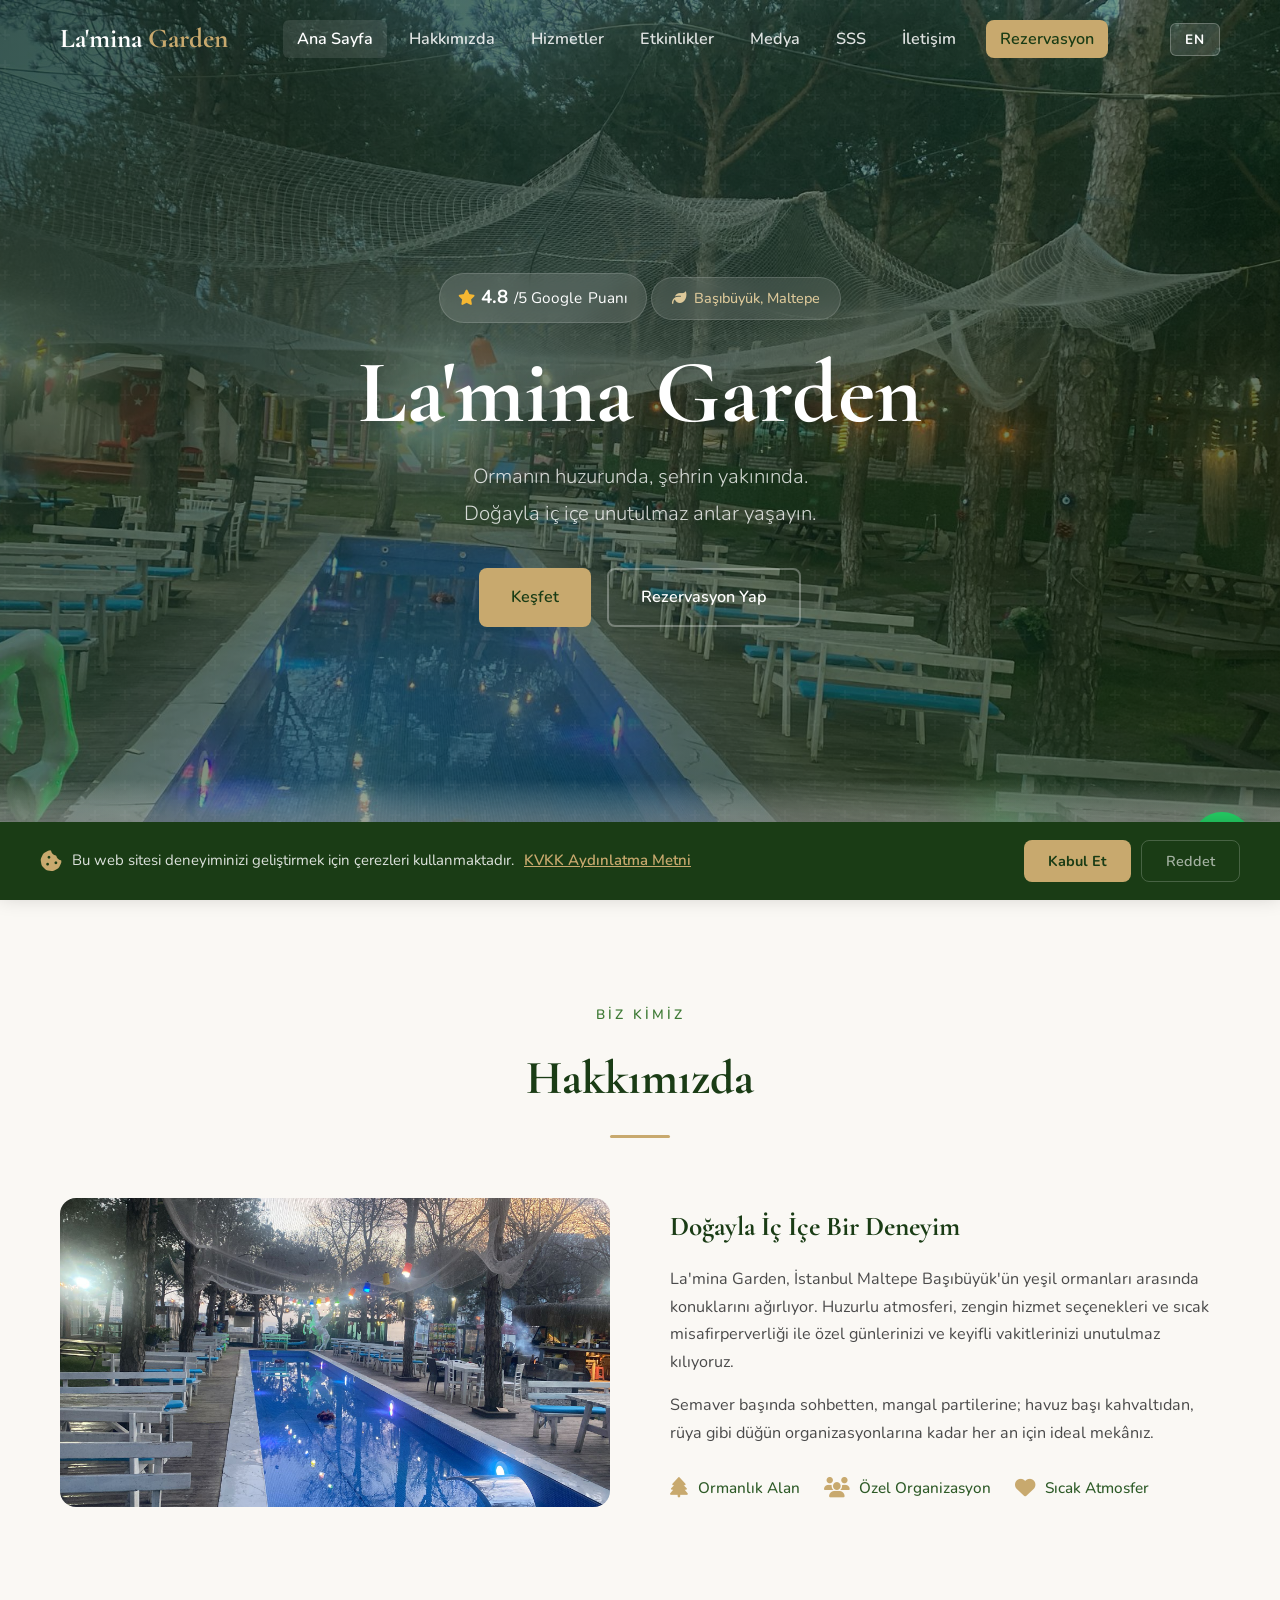
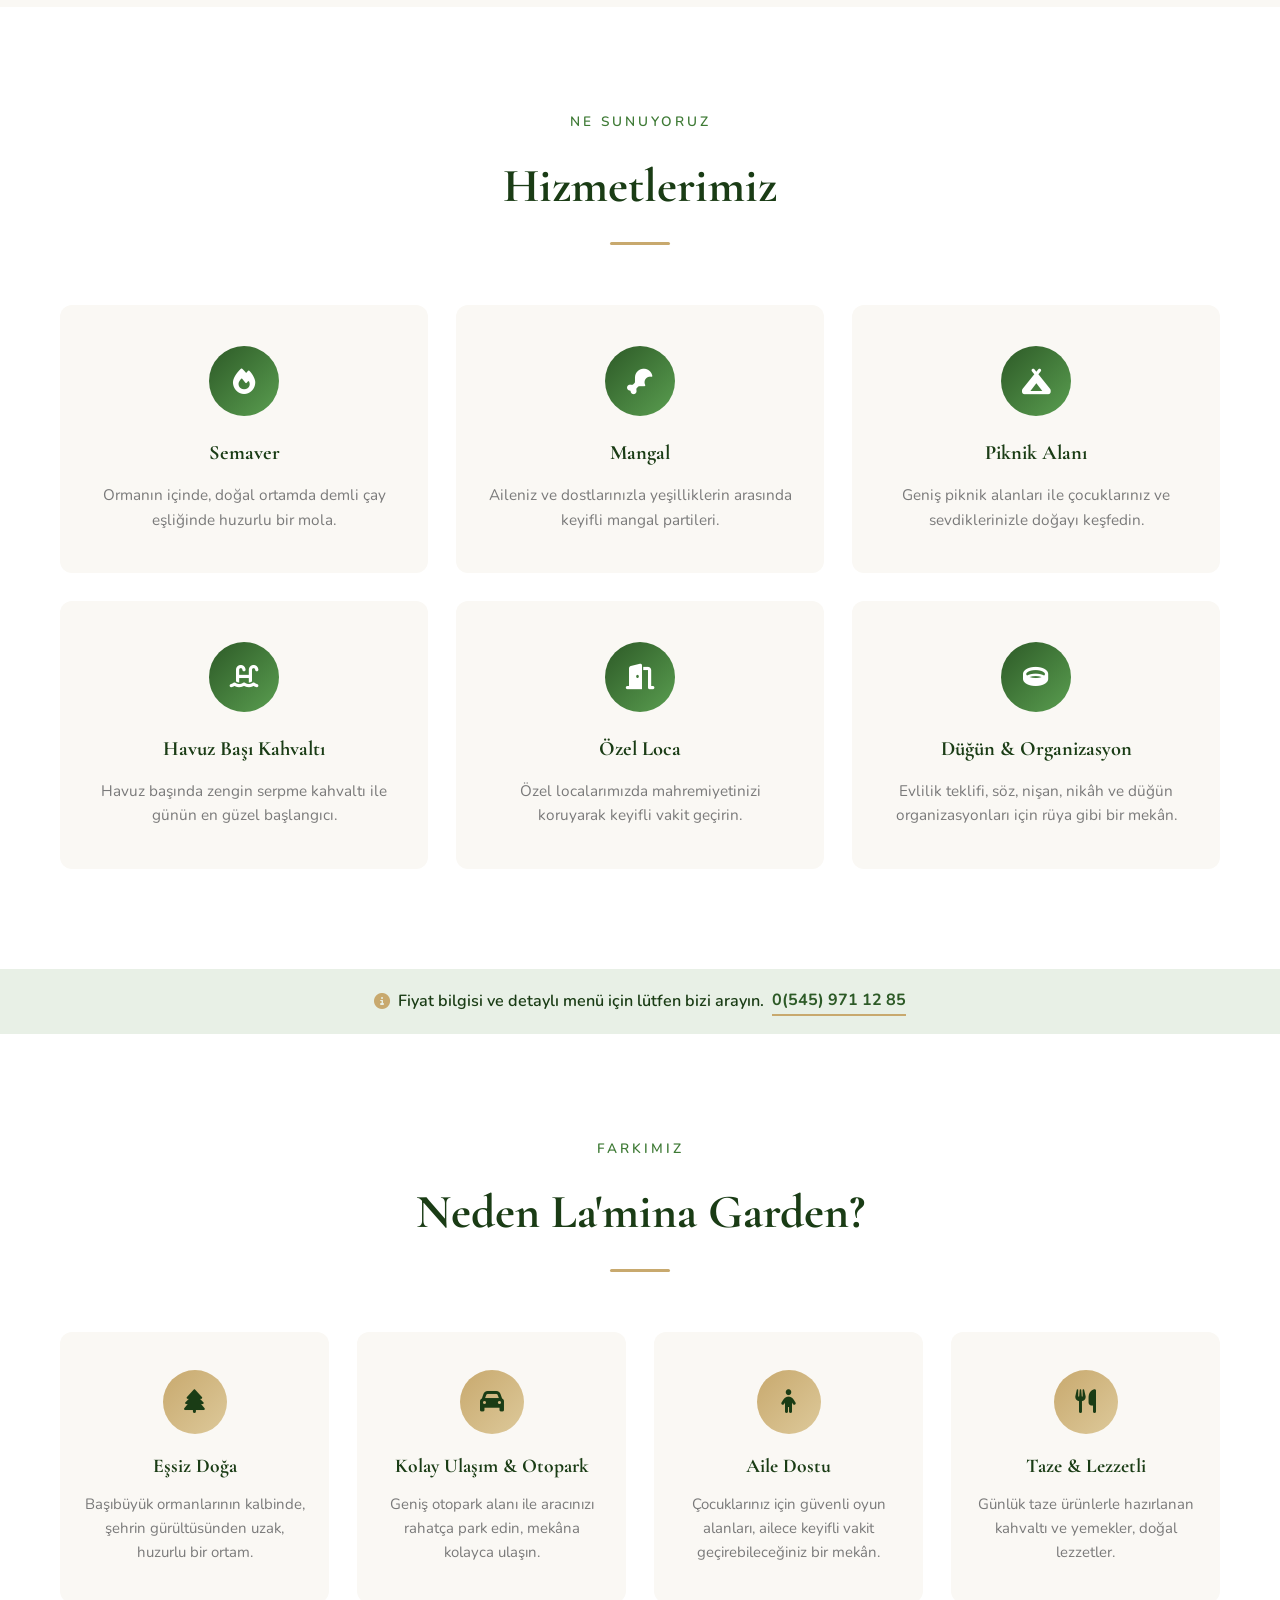
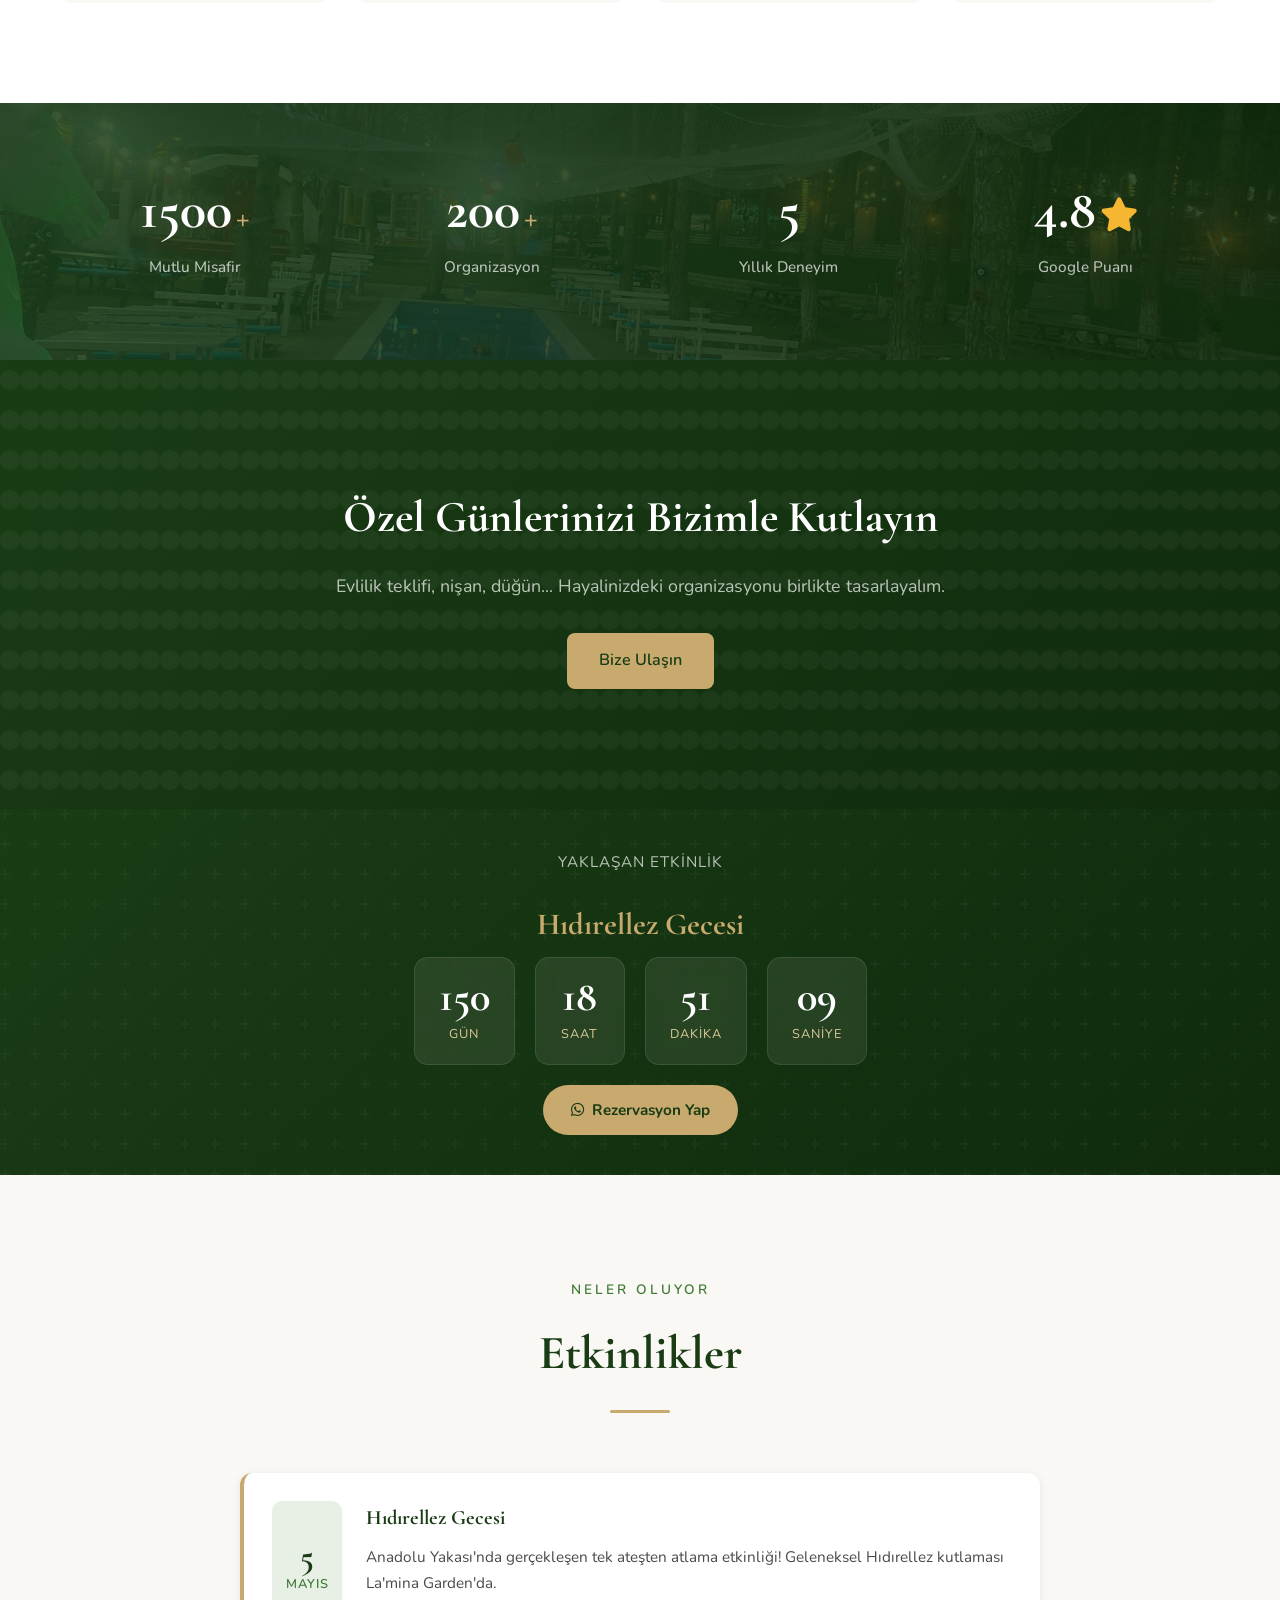
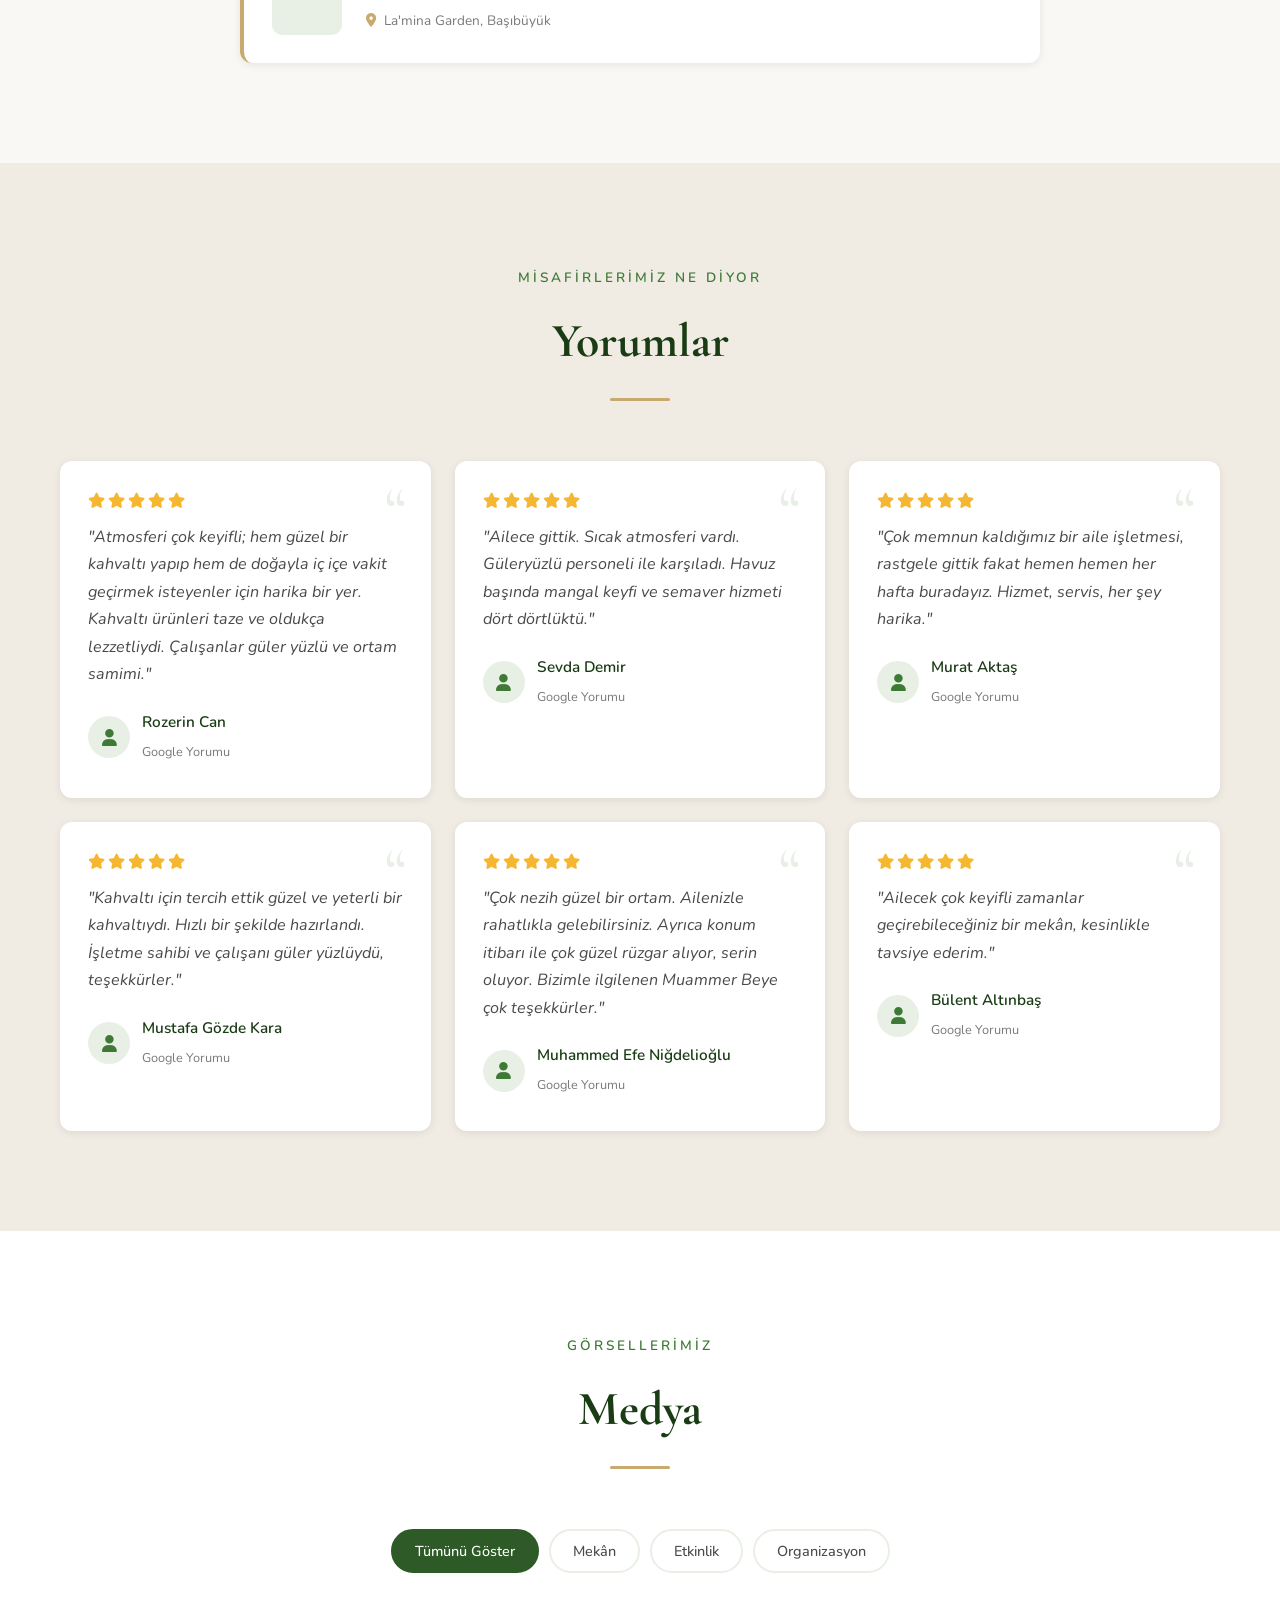
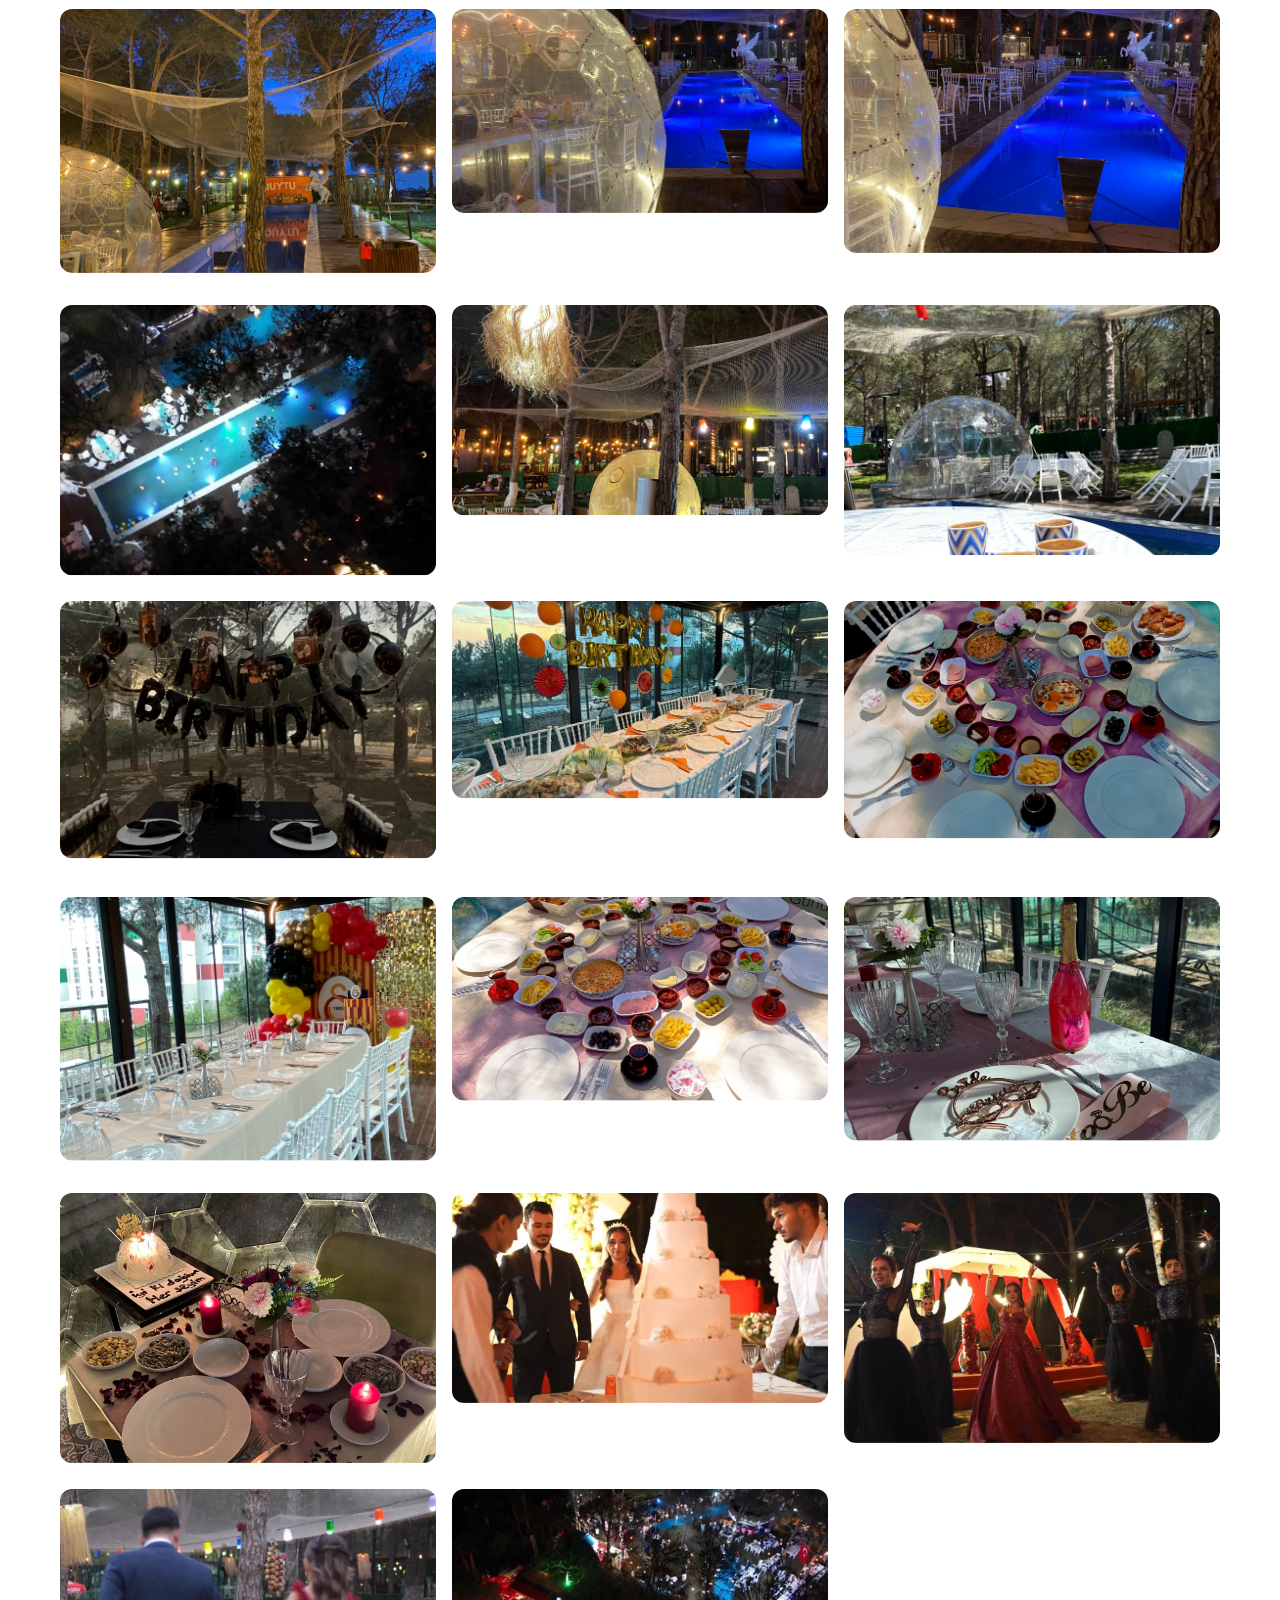
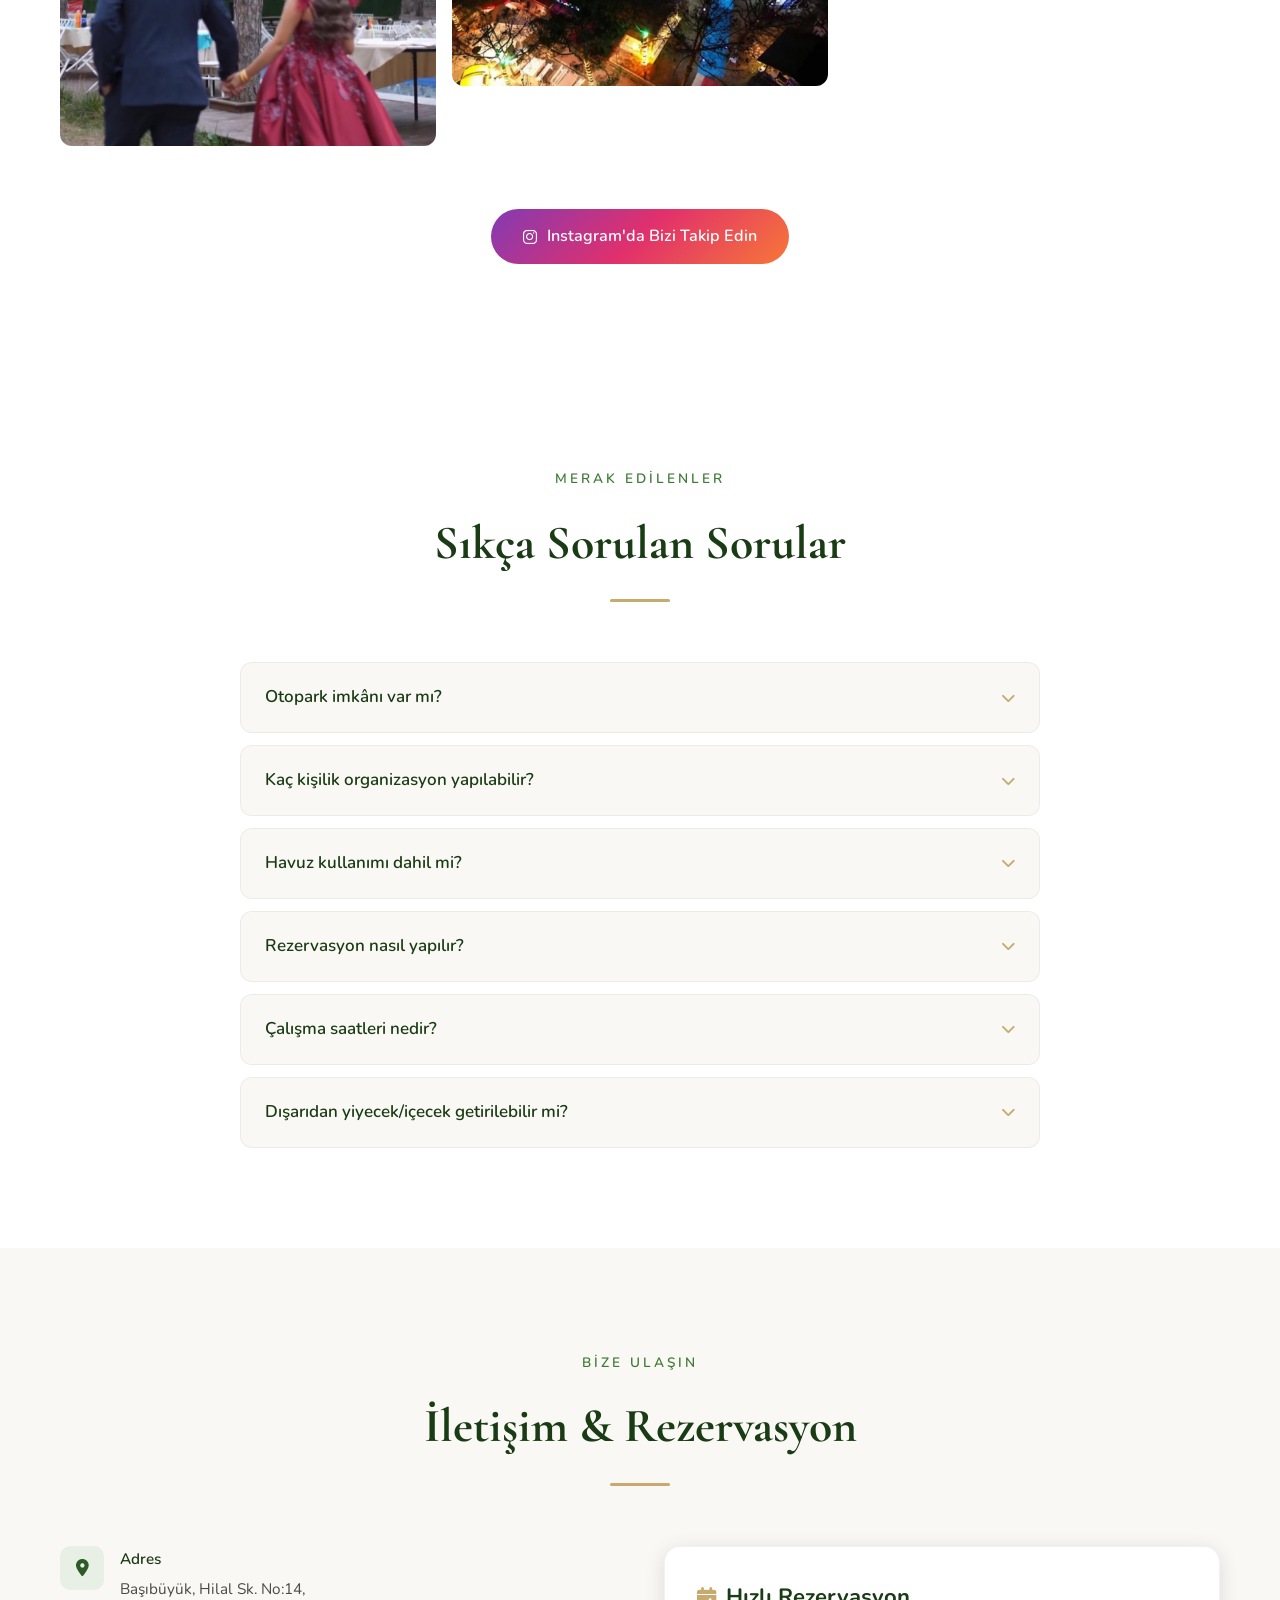
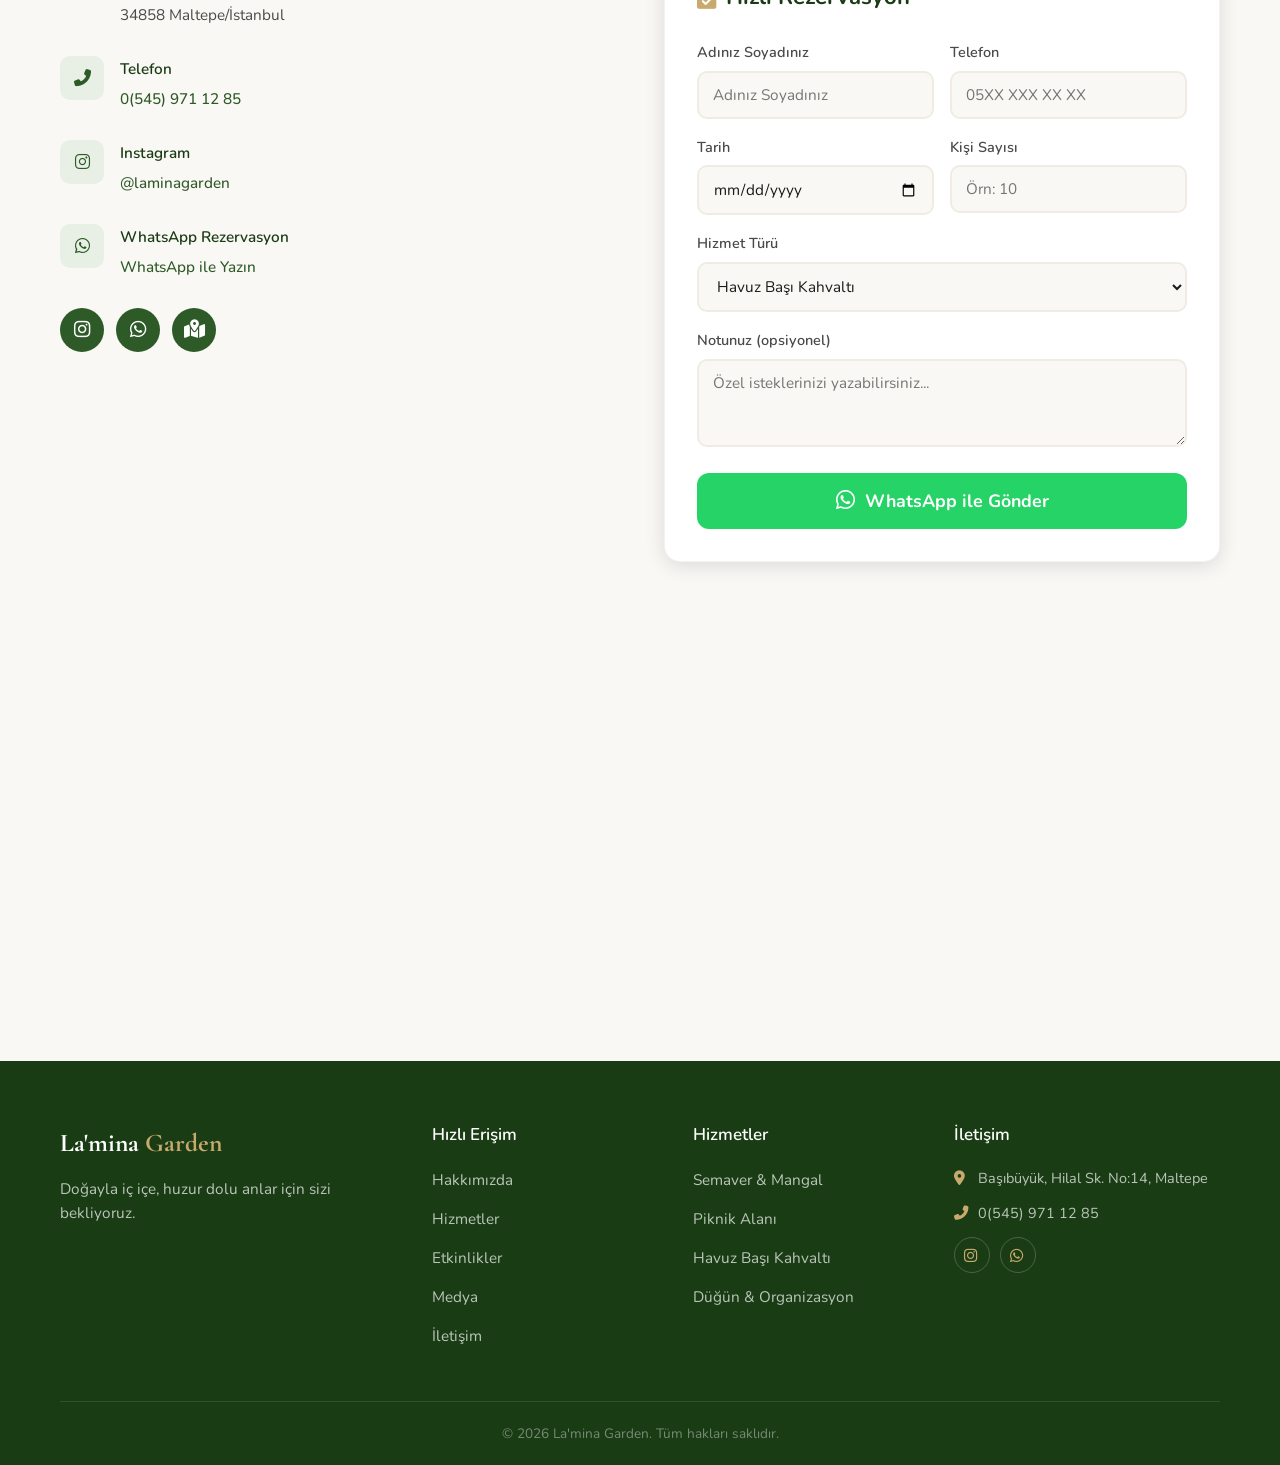
==== index.html @ 5664cb40 "La'mina Garden - ilk versiyon yayına hazır PWA, rezervasyon formu, Firebase, galeri, countdown, dark" ====
<!DOCTYPE html>
<html lang="tr">
<head>
    <meta charset="UTF-8">
    <meta name="viewport" content="width=device-width, initial-scale=1.0">
    <!-- Google Analytics (GA4) - Tracking ID'yi kendi hesabınızla değiştirin -->
    <script async src="https://www.googletagmanager.com/gtag/js?id=G-XXXXXXXXXX"></script>
    <script>
        window.dataLayer = window.dataLayer || [];
        function gtag(){dataLayer.push(arguments);}
        gtag('js', new Date());
        gtag('config', 'G-XXXXXXXXXX');
    </script>
    <meta name="description" content="La'mina Garden - Başıbüyük'ün kalbinde doğayla iç içe semaver, mangal, piknik, havuz başı kahvaltı, özel loca ve organizasyon hizmetleri.">
    <meta name="keywords" content="La'mina Garden, Maltepe, Başıbüyük, semaver, mangal, piknik, havuz başı kahvaltı, düğün, nişan, kır düğünü, İstanbul">
    <title>La'mina Garden | Doğanın Kalbinde</title>
    <!-- PWA -->
    <link rel="manifest" href="manifest.json">
    <meta name="theme-color" content="#2d5a27">
    <meta name="mobile-web-app-capable" content="yes">
    <meta name="apple-mobile-web-app-capable" content="yes">
    <meta name="apple-mobile-web-app-status-bar-style" content="black-translucent">
    <meta name="apple-mobile-web-app-title" content="La'mina Garden">
    <!-- Favicon -->
    <link rel="icon" type="image/jpeg" href="img/favicon.jpg">
    <link rel="apple-touch-icon" href="img/favicon.jpg">
    <!-- Open Graph -->
    <meta property="og:title" content="La'mina Garden | Doğanın Kalbinde">
    <meta property="og:description" content="Başıbüyük'ün kalbinde doğayla iç içe semaver, mangal, piknik, havuz başı kahvaltı, özel loca ve organizasyon hizmetleri.">
    <meta property="og:image" content="https://laminagarden.net/img/hero-bg.jpeg">
    <meta property="og:url" content="https://laminagarden.net">
    <meta property="og:type" content="website">
    <meta property="og:locale" content="tr_TR">
    <!-- Twitter Card -->
    <meta name="twitter:card" content="summary_large_image">
    <meta name="twitter:title" content="La'mina Garden | Doğanın Kalbinde">
    <meta name="twitter:description" content="Başıbüyük'ün kalbinde doğayla iç içe semaver, mangal, piknik, havuz başı kahvaltı ve organizasyon hizmetleri.">
    <meta name="twitter:image" content="https://laminagarden.net/img/hero-bg.jpeg">
    <!-- Schema Markup (Google Rich Results) -->
    <script type="application/ld+json">
    {
        "@context": "https://schema.org",
        "@type": "Restaurant",
        "name": "La'mina Garden",
        "description": "Başıbüyük'ün kalbinde doğayla iç içe semaver, mangal, piknik, havuz başı kahvaltı, özel loca ve organizasyon hizmetleri.",
        "image": "img/hero-bg.jpeg",
        "url": "https://laminagarden.net",
        "telephone": "+905459711285",
        "address": {
            "@type": "PostalAddress",
            "streetAddress": "Hilal Sk. No:14",
            "addressLocality": "Maltepe",
            "addressRegion": "İstanbul",
            "postalCode": "34858",
            "addressCountry": "TR"
        },
        "geo": {
            "@type": "GeoCoordinates",
            "latitude": 40.9529,
            "longitude": 29.1713
        },
        "openingHoursSpecification": {
            "@type": "OpeningHoursSpecification",
            "dayOfWeek": ["Monday","Tuesday","Wednesday","Thursday","Friday","Saturday","Sunday"],
            "opens": "09:00",
            "closes": "23:30"
        },
        "servesCuisine": ["Türk Mutfağı", "Kahvaltı", "Mangal"],
        "priceRange": "$$",
        "aggregateRating": {
            "@type": "AggregateRating",
            "ratingValue": "4.5",
            "reviewCount": "23",
            "bestRating": "5"
        },
        "sameAs": [
            "https://www.instagram.com/laminagarden/"
        ],
        "hasMap": "https://maps.app.goo.gl/1qPLtyxkMq8csjUG6",
        "amenityFeature": [
            {"@type": "LocationFeatureSpecification", "name": "Otopark", "value": true},
            {"@type": "LocationFeatureSpecification", "name": "Havuz", "value": true},
            {"@type": "LocationFeatureSpecification", "name": "Açık Alan", "value": true}
        ]
    }
    </script>
    <!-- Fonts & Icons -->
    <link rel="preconnect" href="https://fonts.googleapis.com">
    <link href="https://fonts.googleapis.com/css2?family=Cormorant+Garamond:wght@400;500;600;700&family=Nunito:wght@300;400;500;600;700&display=swap" rel="stylesheet">
    <link rel="stylesheet" href="https://cdnjs.cloudflare.com/ajax/libs/font-awesome/6.5.0/css/all.min.css">
    <link rel="stylesheet" href="css/style.css">
</head>
<body>

    <!-- ===================== INTRO CURTAIN ===================== -->
    <div id="intro-overlay" class="intro-overlay">
        <div class="curtain curtain-top"></div>
        <div class="curtain curtain-bottom"></div>
        <div class="intro-content">
            <span class="intro-leaf"><i class="fas fa-leaf"></i></span>
            <h1 class="intro-title">La'mina Garden</h1>
            <p class="intro-subtitle">Doğanın Kalbinde</p>
        </div>
    </div>

    <!-- ===================== NAVBAR ===================== -->
    <nav id="navbar" class="navbar">
        <div class="nav-container">
            <a href="#hero" class="nav-logo">La'mina <span>Garden</span></a>
            <button class="nav-toggle" id="navToggle" aria-label="Menü">
                <span></span><span></span><span></span>
            </button>
            <ul class="nav-menu" id="navMenu">
                <li><a href="#hero" class="nav-link active" data-tr="Ana Sayfa" data-en="Home">Ana Sayfa</a></li>
                <li><a href="#about" class="nav-link" data-tr="Hakkımızda" data-en="About">Hakkımızda</a></li>
                <li><a href="#services" class="nav-link" data-tr="Hizmetler" data-en="Services">Hizmetler</a></li>
                <li><a href="#events" class="nav-link" data-tr="Etkinlikler" data-en="Events">Etkinlikler</a></li>
                <li><a href="#gallery" class="nav-link" data-tr="Medya" data-en="Gallery">Medya</a></li>
                <li><a href="#faq" class="nav-link" data-tr="SSS" data-en="FAQ">SSS</a></li>
                <li><a href="#contact" class="nav-link" data-tr="İletişim" data-en="Contact">İletişim</a></li>
                <li><a href="https://wa.me/905459711285?text=Merhaba,%20rezervasyon%20yapmak%20istiyorum." target="_blank" rel="noopener" class="nav-link nav-cta" data-tr="Rezervasyon" data-en="Book Now">Rezervasyon</a></li>
            </ul>
            <button class="lang-toggle" id="langToggle" title="Switch to English">
                <span class="lang-flag">EN</span>
            </button>
        </div>
    </nav>

    <!-- ===================== HERO ===================== -->
    <section id="hero" class="hero">
        <div class="hero-bg"></div>
        <div class="hero-overlay"></div>
        <div class="hero-content">
            <div class="hero-google-badge" data-animate>
                <i class="fas fa-star" style="color:#f5b731;"></i> <strong>4.8</strong>/5 Google <span data-tr="Puanı" data-en="Rating">Puanı</span>
            </div>
            <span class="hero-badge"><i class="fas fa-leaf"></i> Başıbüyük, Maltepe</span>
            <h1>La'mina Garden</h1>
            <p class="hero-desc" data-tr="Ormanın huzurunda, şehrin yakınında.<br>Doğayla iç içe unutulmaz anlar yaşayın." data-en="In the serenity of the forest, close to the city.<br>Experience unforgettable moments surrounded by nature.">Ormanın huzurunda, şehrin yakınında.<br>Doğayla iç içe unutulmaz anlar yaşayın.</p>
            <div class="hero-buttons">
                <a href="#services" class="btn btn-primary" data-tr="Keşfet" data-en="Explore">Keşfet</a>
                <a href="https://wa.me/905459711285?text=Merhaba,%20rezervasyon%20yapmak%20istiyorum." target="_blank" rel="noopener" class="btn btn-outline" data-tr="Rezervasyon Yap" data-en="Book Now">Rezervasyon Yap</a>
            </div>
        </div>
        <div class="hero-scroll">
            <a href="#about"><i class="fas fa-chevron-down"></i></a>
        </div>
    </section>

    <!-- ===================== CAMPAIGN BANNER ===================== -->
    <div class="campaign-banner" id="campaignBanner" style="display:none;">
        <div class="container">
            <div class="campaign-content">
                <span class="campaign-icon"><i class="fas fa-bullhorn"></i></span>
                <p id="campaignText"></p>
                <a href="https://wa.me/905459711285?text=Merhaba,%20kampanya%20hakkında%20bilgi%20almak%20istiyorum." target="_blank" rel="noopener" class="campaign-btn" data-tr="Bilgi Al" data-en="Learn More">Bilgi Al</a>
            </div>
        </div>
    </div>

    <!-- ===================== ABOUT ===================== -->
    <section id="about" class="section about">
        <div class="container">
            <div class="section-header" data-animate>
                <span class="section-tag" data-tr="Biz Kimiz" data-en="Who We Are">Biz Kimiz</span>
                <h2 data-tr="Hakkımızda" data-en="About Us">Hakkımızda</h2>
                <div class="section-line"></div>
            </div>
            <div class="about-grid">
                <div class="about-image" data-animate>
                    <div class="img-loading-wrapper">
                        <img src="img/mekan.jpeg" alt="La'mina Garden Mekân" style="width:100%; height:100%; object-fit:cover; border-radius:16px;" loading="lazy">
                    </div>
                </div>
                <div class="about-text" data-animate>
                    <h3>Doğayla İç İçe Bir Deneyim</h3>
                    <p>La'mina Garden, İstanbul Maltepe Başıbüyük'ün yeşil ormanları arasında konuklarını ağırlıyor. Huzurlu atmosferi, zengin hizmet seçenekleri ve sıcak misafirperverliği ile özel günlerinizi ve keyifli vakitlerinizi unutulmaz kılıyoruz.</p>
                    <p>Semaver başında sohbetten, mangal partilerine; havuz başı kahvaltıdan, rüya gibi düğün organizasyonlarına kadar her an için ideal mekânız.</p>
                    <div class="about-features">
                        <div class="about-feature">
                            <i class="fas fa-tree"></i>
                            <span>Ormanlık Alan</span>
                        </div>
                        <div class="about-feature">
                            <i class="fas fa-users"></i>
                            <span>Özel Organizasyon</span>
                        </div>
                        <div class="about-feature">
                            <i class="fas fa-heart"></i>
                            <span>Sıcak Atmosfer</span>
                        </div>
                    </div>
                </div>
            </div>
        </div>
    </section>

    <!-- ===================== SERVICES ===================== -->
    <section id="services" class="section services">
        <div class="container">
            <div class="section-header" data-animate>
                <span class="section-tag">Ne Sunuyoruz</span>
                <h2>Hizmetlerimiz</h2>
                <div class="section-line"></div>
            </div>
            <div class="services-grid">
                <div class="service-card" data-animate>
                    <div class="service-icon"><i class="fas fa-fire"></i></div>
                    <h3>Semaver</h3>
                    <p>Ormanın içinde, doğal ortamda demli çay eşliğinde huzurlu bir mola.</p>
                </div>
                <div class="service-card" data-animate>
                    <div class="service-icon"><i class="fas fa-drumstick-bite"></i></div>
                    <h3>Mangal</h3>
                    <p>Aileniz ve dostlarınızla yeşilliklerin arasında keyifli mangal partileri.</p>
                </div>
                <div class="service-card" data-animate>
                    <div class="service-icon"><i class="fas fa-campground"></i></div>
                    <h3>Piknik Alanı</h3>
                    <p>Geniş piknik alanları ile çocuklarınız ve sevdiklerinizle doğayı keşfedin.</p>
                </div>
                <div class="service-card" data-animate>
                    <div class="service-icon"><i class="fas fa-swimming-pool"></i></div>
                    <h3>Havuz Başı Kahvaltı</h3>
                    <p>Havuz başında zengin serpme kahvaltı ile günün en güzel başlangıcı.</p>
                </div>
                <div class="service-card" data-animate>
                    <div class="service-icon"><i class="fas fa-door-open"></i></div>
                    <h3>Özel Loca</h3>
                    <p>Özel localarımızda mahremiyetinizi koruyarak keyifli vakit geçirin.</p>
                </div>
                <div class="service-card" data-animate>
                    <div class="service-icon"><i class="fas fa-ring"></i></div>
                    <h3>Düğün & Organizasyon</h3>
                    <p>Evlilik teklifi, söz, nişan, nikâh ve düğün organizasyonları için rüya gibi bir mekân.</p>
                </div>
            </div>
        </div>
    </section>

    <!-- ===================== PRICE NOTE ===================== -->
    <div class="price-note" data-animate>
        <div class="container">
            <p><i class="fas fa-info-circle"></i> <span data-tr="Fiyat bilgisi ve detaylı menü için lütfen bizi arayın." data-en="Please call us for pricing and detailed menu information.">Fiyat bilgisi ve detaylı menü için lütfen bizi arayın.</span> <a href="tel:+905459711285">0(545) 971 12 85</a></p>
        </div>
    </div>

    <!-- ===================== WHY US ===================== -->
    <section id="whyus" class="section whyus">
        <div class="container">
            <div class="section-header" data-animate>
                <span class="section-tag" data-tr="Farkımız" data-en="Our Difference">Farkımız</span>
                <h2 data-tr="Neden La'mina Garden?" data-en="Why La'mina Garden?">Neden La'mina Garden?</h2>
                <div class="section-line"></div>
            </div>
            <div class="whyus-grid">
                <div class="whyus-card" data-animate>
                    <div class="whyus-icon"><i class="fas fa-tree"></i></div>
                    <h3 data-tr="Eşsiz Doğa" data-en="Unique Nature">Eşsiz Doğa</h3>
                    <p data-tr="Başıbüyük ormanlarının kalbinde, şehrin gürültüsünden uzak, huzurlu bir ortam." data-en="A peaceful setting in the heart of Başıbüyük forests, away from city noise.">Başıbüyük ormanlarının kalbinde, şehrin gürültüsünden uzak, huzurlu bir ortam.</p>
                </div>
                <div class="whyus-card" data-animate>
                    <div class="whyus-icon"><i class="fas fa-car"></i></div>
                    <h3 data-tr="Kolay Ulaşım & Otopark" data-en="Easy Access & Parking">Kolay Ulaşım & Otopark</h3>
                    <p data-tr="Geniş otopark alanı ile aracınızı rahatça park edin, mekâna kolayca ulaşın." data-en="Spacious parking area. Easily accessible by car.">Geniş otopark alanı ile aracınızı rahatça park edin, mekâna kolayca ulaşın.</p>
                </div>
                <div class="whyus-card" data-animate>
                    <div class="whyus-icon"><i class="fas fa-child"></i></div>
                    <h3 data-tr="Aile Dostu" data-en="Family Friendly">Aile Dostu</h3>
                    <p data-tr="Çocuklarınız için güvenli oyun alanları, ailece keyifli vakit geçirebileceğiniz bir mekân." data-en="Safe play areas for children, a place where the whole family can enjoy.">Çocuklarınız için güvenli oyun alanları, ailece keyifli vakit geçirebileceğiniz bir mekân.</p>
                </div>
                <div class="whyus-card" data-animate>
                    <div class="whyus-icon"><i class="fas fa-utensils"></i></div>
                    <h3 data-tr="Taze & Lezzetli" data-en="Fresh & Delicious">Taze & Lezzetli</h3>
                    <p data-tr="Günlük taze ürünlerle hazırlanan kahvaltı ve yemekler, doğal lezzetler." data-en="Breakfast and meals prepared with daily fresh products, natural flavors.">Günlük taze ürünlerle hazırlanan kahvaltı ve yemekler, doğal lezzetler.</p>
                </div>
            </div>
        </div>
    </section>

    <!-- ===================== COUNTER ===================== -->
    <section class="counter-section">
        <div class="counter-overlay"></div>
        <div class="container">
            <div class="counter-grid">
                <div class="counter-item" data-animate>
                    <div class="counter-number" data-target="1500">0</div>
                    <span>+</span>
                    <p data-tr="Mutlu Misafir" data-en="Happy Guests">Mutlu Misafir</p>
                </div>
                <div class="counter-item" data-animate>
                    <div class="counter-number" data-target="200">0</div>
                    <span>+</span>
                    <p data-tr="Organizasyon" data-en="Events Organized">Organizasyon</p>
                </div>
                <div class="counter-item" data-animate>
                    <div class="counter-number" data-target="5">0</div>
                    <span></span>
                    <p data-tr="Yıllık Deneyim" data-en="Years of Experience">Yıllık Deneyim</p>
                </div>
                <div class="counter-item" data-animate>
                    <div class="counter-number" data-target="4.8">0</div>
                    <span><i class="fas fa-star" style="color:#f5b731;"></i></span>
                    <p data-tr="Google Puanı" data-en="Google Rating">Google Puanı</p>
                </div>
            </div>
        </div>
    </section>

    <!-- ===================== PARALLAX DIVIDER ===================== -->
    <section class="parallax-divider">
        <div class="parallax-overlay"></div>
        <div class="parallax-content" data-animate>
            <h2>Özel Günlerinizi Bizimle Kutlayın</h2>
            <p>Evlilik teklifi, nişan, düğün... Hayalinizdeki organizasyonu birlikte tasarlayalım.</p>
            <a href="#contact" class="btn btn-primary">Bize Ulaşın</a>
        </div>
    </section>

    <!-- ===================== COUNTDOWN ===================== -->
    <div class="countdown-banner" id="countdownBanner" style="display:none;">
        <div class="container">
            <div class="countdown-label" data-tr="YAKLAŞAN ETKİNLİK" data-en="UPCOMING EVENT">YAKLAŞAN ETKİNLİK</div>
            <div class="countdown-event-name" id="countdownEventName"></div>
            <div class="countdown-grid">
                <div class="countdown-item">
                    <span class="cd-number" id="cdDays">00</span>
                    <span class="cd-label" data-tr="Gün" data-en="Days">Gün</span>
                </div>
                <div class="countdown-item">
                    <span class="cd-number" id="cdHours">00</span>
                    <span class="cd-label" data-tr="Saat" data-en="Hours">Saat</span>
                </div>
                <div class="countdown-item">
                    <span class="cd-number" id="cdMinutes">00</span>
                    <span class="cd-label" data-tr="Dakika" data-en="Minutes">Dakika</span>
                </div>
                <div class="countdown-item">
                    <span class="cd-number" id="cdSeconds">00</span>
                    <span class="cd-label" data-tr="Saniye" data-en="Seconds">Saniye</span>
                </div>
            </div>
            <a href="https://wa.me/905459711285?text=Merhaba,%20etkinlik%20hakkında%20bilgi%20almak%20istiyorum." target="_blank" rel="noopener" class="countdown-cta" data-tr="<i class='fab fa-whatsapp'></i> Rezervasyon Yap" data-en="<i class='fab fa-whatsapp'></i> Book Now">
                <i class="fab fa-whatsapp"></i> Rezervasyon Yap
            </a>
        </div>
    </div>

    <!-- ===================== EVENTS ===================== -->
    <section id="events" class="section events">
        <div class="container">
            <div class="section-header" data-animate>
                <span class="section-tag">Neler Oluyor</span>
                <h2>Etkinlikler</h2>
                <div class="section-line"></div>
            </div>
            <div class="events-grid" id="eventsGrid">
                <div class="event-card" data-animate>
                    <div class="event-date">
                        <span class="event-day">5</span>
                        <span class="event-month">Mayıs</span>
                    </div>
                    <div class="event-info">
                        <h3>Hıdırellez Gecesi</h3>
                        <p>Anadolu Yakası'nda gerçekleşen tek ateşten atlama etkinliği! Geleneksel Hıdırellez kutlaması La'mina Garden'da.</p>
                        <span class="event-tag"><i class="fas fa-map-marker-alt"></i> La'mina Garden, Başıbüyük</span>
                    </div>
                </div>
            </div>
            <div class="events-empty" id="eventsEmpty" style="display:none;">
                <i class="fas fa-calendar-alt"></i>
                <p>Şu an planlanmış etkinlik bulunmuyor. Yeni etkinlikler için bizi takip edin!</p>
            </div>
        </div>
    </section>

    <!-- ===================== REVIEWS ===================== -->
    <section id="reviews" class="section reviews">
        <div class="container">
            <div class="section-header" data-animate>
                <span class="section-tag">Misafirlerimiz Ne Diyor</span>
                <h2>Yorumlar</h2>
                <div class="section-line"></div>
            </div>
            <div class="reviews-grid">
                <div class="review-card" data-animate>
                    <div class="review-stars">
                        <i class="fas fa-star"></i><i class="fas fa-star"></i><i class="fas fa-star"></i><i class="fas fa-star"></i><i class="fas fa-star"></i>
                    </div>
                    <p class="review-text">"Atmosferi çok keyifli; hem güzel bir kahvaltı yapıp hem de doğayla iç içe vakit geçirmek isteyenler için harika bir yer. Kahvaltı ürünleri taze ve oldukça lezzetliydi. Çalışanlar güler yüzlü ve ortam samimi."</p>
                    <div class="review-author">
                        <div class="review-avatar"><i class="fas fa-user"></i></div>
                        <div>
                            <h4>Rozerin Can</h4>
                            <span>Google Yorumu</span>
                        </div>
                    </div>
                </div>
                <div class="review-card" data-animate>
                    <div class="review-stars">
                        <i class="fas fa-star"></i><i class="fas fa-star"></i><i class="fas fa-star"></i><i class="fas fa-star"></i><i class="fas fa-star"></i>
                    </div>
                    <p class="review-text">"Ailece gittik. Sıcak atmosferi vardı. Güleryüzlü personeli ile karşıladı. Havuz başında mangal keyfi ve semaver hizmeti dört dörtlüktü."</p>
                    <div class="review-author">
                        <div class="review-avatar"><i class="fas fa-user"></i></div>
                        <div>
                            <h4>Sevda Demir</h4>
                            <span>Google Yorumu</span>
                        </div>
                    </div>
                </div>
                <div class="review-card" data-animate>
                    <div class="review-stars">
                        <i class="fas fa-star"></i><i class="fas fa-star"></i><i class="fas fa-star"></i><i class="fas fa-star"></i><i class="fas fa-star"></i>
                    </div>
                    <p class="review-text">"Çok memnun kaldığımız bir aile işletmesi, rastgele gittik fakat hemen hemen her hafta buradayız. Hizmet, servis, her şey harika."</p>
                    <div class="review-author">
                        <div class="review-avatar"><i class="fas fa-user"></i></div>
                        <div>
                            <h4>Murat Aktaş</h4>
                            <span>Google Yorumu</span>
                        </div>
                    </div>
                </div>
                <div class="review-card" data-animate>
                    <div class="review-stars">
                        <i class="fas fa-star"></i><i class="fas fa-star"></i><i class="fas fa-star"></i><i class="fas fa-star"></i><i class="fas fa-star"></i>
                    </div>
                    <p class="review-text">"Kahvaltı için tercih ettik güzel ve yeterli bir kahvaltıydı. Hızlı bir şekilde hazırlandı. İşletme sahibi ve çalışanı güler yüzlüydü, teşekkürler."</p>
                    <div class="review-author">
                        <div class="review-avatar"><i class="fas fa-user"></i></div>
                        <div>
                            <h4>Mustafa Gözde Kara</h4>
                            <span>Google Yorumu</span>
                        </div>
                    </div>
                </div>
                <div class="review-card" data-animate>
                    <div class="review-stars">
                        <i class="fas fa-star"></i><i class="fas fa-star"></i><i class="fas fa-star"></i><i class="fas fa-star"></i><i class="fas fa-star"></i>
                    </div>
                    <p class="review-text">"Çok nezih güzel bir ortam. Ailenizle rahatlıkla gelebilirsiniz. Ayrıca konum itibarı ile çok güzel rüzgar alıyor, serin oluyor. Bizimle ilgilenen Muammer Beye çok teşekkürler."</p>
                    <div class="review-author">
                        <div class="review-avatar"><i class="fas fa-user"></i></div>
                        <div>
                            <h4>Muhammed Efe Niğdelioğlu</h4>
                            <span>Google Yorumu</span>
                        </div>
                    </div>
                </div>
                <div class="review-card" data-animate>
                    <div class="review-stars">
                        <i class="fas fa-star"></i><i class="fas fa-star"></i><i class="fas fa-star"></i><i class="fas fa-star"></i><i class="fas fa-star"></i>
                    </div>
                    <p class="review-text">"Ailecek çok keyifli zamanlar geçirebileceğiniz bir mekân, kesinlikle tavsiye ederim."</p>
                    <div class="review-author">
                        <div class="review-avatar"><i class="fas fa-user"></i></div>
                        <div>
                            <h4>Bülent Altınbaş</h4>
                            <span>Google Yorumu</span>
                        </div>
                    </div>
                </div>
            </div>
        </div>
    </section>

    <!-- ===================== GALLERY ===================== -->
    <section id="gallery" class="section gallery">
        <div class="container">
            <div class="section-header" data-animate>
                <span class="section-tag">Görsellerimiz</span>
                <h2>Medya</h2>
                <div class="section-line"></div>
            </div>
            <div class="gallery-filters" data-animate>
                <button class="filter-btn active" data-filter="all">Tümünü Göster</button>
                <button class="filter-btn" data-filter="mekan">Mekân</button>
                <button class="filter-btn" data-filter="etkinlik">Etkinlik</button>
                <button class="filter-btn" data-filter="organizasyon">Organizasyon</button>
            </div>
            <div class="gallery-grid" id="galleryGrid">
                <!-- MEKÂN -->
                <div class="gallery-item" data-category="mekan" data-animate>
                    <img src="img/1 (3).jpeg" alt="Havuz Başı Gece Ambiyansı" style="width:100%;height:240px;object-fit:cover;border-radius:12px;" loading="lazy">
                </div>
                <div class="gallery-item" data-category="mekan" data-animate>
                    <img src="img/1 (5).jpeg" alt="Balon Dome ve Havuz" style="width:100%;height:240px;object-fit:cover;border-radius:12px;" loading="lazy">
                </div>
                <div class="gallery-item" data-category="mekan" data-animate>
                    <img src="img/1 (18).jpeg" alt="Havuz Gece Mavi Işıklar" style="width:100%;height:240px;object-fit:cover;border-radius:12px;" loading="lazy">
                </div>
                <div class="gallery-item" data-category="mekan" data-animate>
                    <img src="img/1 (26).jpeg" alt="Drone Havuz Görünümü" style="width:100%;height:240px;object-fit:cover;border-radius:12px;" loading="lazy">
                </div>
                <div class="gallery-item" data-category="mekan" data-animate>
                    <img src="img/1 (11).jpeg" alt="Gece Ambiyansı" style="width:100%;height:240px;object-fit:cover;border-radius:12px;" loading="lazy">
                </div>
                <div class="gallery-item" data-category="mekan" data-animate>
                    <img src="img/1 (32).jpeg" alt="Türk Kahvesi ve Dome" style="width:100%;height:240px;object-fit:cover;border-radius:12px;" loading="lazy">
                </div>
                <!-- ETKİNLİK -->
                <div class="gallery-item" data-category="etkinlik" data-animate>
                    <img src="img/1 (1).jpeg" alt="Doğum Günü Kutlaması" style="width:100%;height:240px;object-fit:cover;border-radius:12px;" loading="lazy">
                </div>
                <div class="gallery-item" data-category="etkinlik" data-animate>
                    <img src="img/1 (2).jpeg" alt="Doğum Günü Organizasyonu" style="width:100%;height:240px;object-fit:cover;border-radius:12px;" loading="lazy">
                </div>
                <div class="gallery-item" data-category="etkinlik" data-animate>
                    <img src="img/1 (8).jpeg" alt="Havuz Başı Kahvaltı" style="width:100%;height:240px;object-fit:cover;border-radius:12px;" loading="lazy">
                </div>
                <div class="gallery-item" data-category="etkinlik" data-animate>
                    <img src="img/1 (13).jpeg" alt="Özel Doğum Günü" style="width:100%;height:240px;object-fit:cover;border-radius:12px;" loading="lazy">
                </div>
                <div class="gallery-item" data-category="etkinlik" data-animate>
                    <img src="img/1 (15).jpeg" alt="Serpme Kahvaltı" style="width:100%;height:240px;object-fit:cover;border-radius:12px;" loading="lazy">
                </div>
                <!-- ORGANİZASYON -->
                <div class="gallery-item" data-category="organizasyon" data-animate>
                    <img src="img/1 (4).jpeg" alt="Bekarlığa Veda" style="width:100%;height:240px;object-fit:cover;border-radius:12px;" loading="lazy">
                </div>
                <div class="gallery-item" data-category="organizasyon" data-animate>
                    <img src="img/1 (22).jpeg" alt="Evlilik Teklifi" style="width:100%;height:240px;object-fit:cover;border-radius:12px;" loading="lazy">
                </div>
                <div class="gallery-item" data-category="organizasyon" data-animate>
                    <img src="img/1 (27).jpeg" alt="Düğün Pastası" style="width:100%;height:240px;object-fit:cover;border-radius:12px;" loading="lazy">
                </div>
                <div class="gallery-item" data-category="organizasyon" data-animate>
                    <img src="img/1 (23).jpeg" alt="Düğün Eğlencesi" style="width:100%;height:240px;object-fit:cover;border-radius:12px;" loading="lazy">
                </div>
                <div class="gallery-item" data-category="organizasyon" data-animate>
                    <img src="img/1 (21).jpeg" alt="Nişan Töreni" style="width:100%;height:240px;object-fit:cover;border-radius:12px;" loading="lazy">
                </div>
                <div class="gallery-item" data-category="organizasyon" data-animate>
                    <img src="img/1 (25).jpeg" alt="Drone Gece Etkinlik" style="width:100%;height:240px;object-fit:cover;border-radius:12px;" loading="lazy">
                </div>
            </div>
            <div class="gallery-instagram" data-animate>
                <a href="https://www.instagram.com/laminagarden/" target="_blank" rel="noopener" class="instagram-link">
                    <i class="fab fa-instagram"></i> Instagram'da Bizi Takip Edin
                </a>
            </div>
        </div>
    </section>

    <!-- ===================== FAQ ===================== -->
    <section id="faq" class="section faq">
        <div class="container">
            <div class="section-header" data-animate>
                <span class="section-tag" data-tr="Merak Edilenler" data-en="FAQ">Merak Edilenler</span>
                <h2 data-tr="Sıkça Sorulan Sorular" data-en="Frequently Asked Questions">Sıkça Sorulan Sorular</h2>
                <div class="section-line"></div>
            </div>
            <div class="faq-grid">
                <div class="faq-item" data-animate>
                    <div class="faq-question" data-tr="Otopark imkânı var mı?" data-en="Is there parking available?">
                        Otopark imkânı var mı?
                        <i class="fas fa-chevron-down"></i>
                    </div>
                    <div class="faq-answer" data-tr="Evet, mekânımızda misafirlerimiz için ücretsiz otopark alanı mevcuttur." data-en="Yes, we have free parking available for our guests.">
                        Evet, mekânımızda misafirlerimiz için ücretsiz otopark alanı mevcuttur.
                    </div>
                </div>
                <div class="faq-item" data-animate>
                    <div class="faq-question" data-tr="Kaç kişilik organizasyon yapılabilir?" data-en="What is the maximum capacity for events?">
                        Kaç kişilik organizasyon yapılabilir?
                        <i class="fas fa-chevron-down"></i>
                    </div>
                    <div class="faq-answer" data-tr="Mekânımızda 20 kişilik özel localardan 500+ kişilik büyük düğün organizasyonlarına kadar her ölçekte etkinlik düzenleyebilirsiniz." data-en="We can host events ranging from intimate gatherings of 20 people in private lodges to large wedding organizations of 500+ guests.">
                        Mekânımızda 20 kişilik özel localardan 500+ kişilik büyük düğün organizasyonlarına kadar her ölçekte etkinlik düzenleyebilirsiniz.
                    </div>
                </div>
                <div class="faq-item" data-animate>
                    <div class="faq-question" data-tr="Havuz kullanımı dahil mi?" data-en="Is pool access included?">
                        Havuz kullanımı dahil mi?
                        <i class="fas fa-chevron-down"></i>
                    </div>
                    <div class="faq-answer" data-tr="Havuz başı kahvaltı ve organizasyonlarda havuz manzarası dahildir. Havuz kullanımı hakkında detaylı bilgi için bizimle iletişime geçebilirsiniz." data-en="Pool view is included with poolside breakfast and events. Please contact us for details about pool usage.">
                        Havuz başı kahvaltı ve organizasyonlarda havuz manzarası dahildir. Havuz kullanımı hakkında detaylı bilgi için bizimle iletişime geçebilirsiniz.
                    </div>
                </div>
                <div class="faq-item" data-animate>
                    <div class="faq-question" data-tr="Rezervasyon nasıl yapılır?" data-en="How can I make a reservation?">
                        Rezervasyon nasıl yapılır?
                        <i class="fas fa-chevron-down"></i>
                    </div>
                    <div class="faq-answer" data-tr="WhatsApp üzerinden veya telefonla bize ulaşarak kolayca rezervasyon yapabilirsiniz. Sayfanın altındaki yeşil WhatsApp butonuna tıklamanız yeterli." data-en="You can easily make a reservation by contacting us via WhatsApp or phone. Simply click the green WhatsApp button at the bottom of the page.">
                        WhatsApp üzerinden veya telefonla bize ulaşarak kolayca rezervasyon yapabilirsiniz. Sayfanın altındaki yeşil WhatsApp butonuna tıklamanız yeterli.
                    </div>
                </div>
                <div class="faq-item" data-animate>
                    <div class="faq-question" data-tr="Çalışma saatleri nedir?" data-en="What are the opening hours?">
                        Çalışma saatleri nedir?
                        <i class="fas fa-chevron-down"></i>
                    </div>
                    <div class="faq-answer" data-tr="Mekânımız her gün 09:00 - 23:30 saatleri arasında hizmet vermektedir. Özel organizasyonlar için esnek saatler sunulmaktadır." data-en="We are open daily from 09:00 to 23:30. Flexible hours are available for special events.">
                        Mekânımız her gün 09:00 - 23:30 saatleri arasında hizmet vermektedir. Özel organizasyonlar için esnek saatler sunulmaktadır.
                    </div>
                </div>
                <div class="faq-item" data-animate>
                    <div class="faq-question" data-tr="Dışarıdan yiyecek/içecek getirilebilir mi?" data-en="Can I bring my own food/drinks?">
                        Dışarıdan yiyecek/içecek getirilebilir mi?
                        <i class="fas fa-chevron-down"></i>
                    </div>
                    <div class="faq-answer" data-tr="Mangal ve piknik alanlarımıza kendi malzemelerinizi getirebilirsiniz. Organizasyonlar için menü seçeneklerimiz hakkında bilgi almak için bizi arayın." data-en="You can bring your own supplies to our BBQ and picnic areas. For events, please call us for our menu options.">
                        Mangal ve piknik alanlarımıza kendi malzemelerinizi getirebilirsiniz. Organizasyonlar için menü seçeneklerimiz hakkında bilgi almak için bizi arayın.
                    </div>
                </div>
            </div>
        </div>
    </section>

    <!-- ===================== CONTACT ===================== -->
    <section id="contact" class="section contact">
        <div class="container">
            <div class="section-header" data-animate>
                <span class="section-tag">Bize Ulaşın</span>
                <h2>İletişim & Rezervasyon</h2>
                <div class="section-line"></div>
            </div>
            <div class="contact-grid">
                <div class="contact-info" data-animate>
                    <div class="contact-item">
                        <i class="fas fa-map-marker-alt"></i>
                        <div>
                            <h4>Adres</h4>
                            <p>Başıbüyük, Hilal Sk. No:14,<br>34858 Maltepe/İstanbul</p>
                        </div>
                    </div>
                    <div class="contact-item">
                        <i class="fas fa-phone-alt"></i>
                        <div>
                            <h4>Telefon</h4>
                            <p><a href="tel:+905459711285">0(545) 971 12 85</a></p>
                        </div>
                    </div>
                    <div class="contact-item">
                        <i class="fab fa-instagram"></i>
                        <div>
                            <h4>Instagram</h4>
                            <p><a href="https://www.instagram.com/laminagarden/" target="_blank" rel="noopener">@laminagarden</a></p>
                        </div>
                    </div>
                    <div class="contact-item">
                        <i class="fab fa-whatsapp"></i>
                        <div>
                            <h4>WhatsApp Rezervasyon</h4>
                            <p><a href="https://wa.me/905459711285?text=Merhaba,%20rezervasyon%20yapmak%20istiyorum." target="_blank" rel="noopener">WhatsApp ile Yazın</a></p>
                        </div>
                    </div>
                    <div class="contact-socials">
                        <a href="https://www.instagram.com/laminagarden/" target="_blank" rel="noopener" aria-label="Instagram"><i class="fab fa-instagram"></i></a>
                        <a href="https://wa.me/905459711285" target="_blank" rel="noopener" aria-label="WhatsApp"><i class="fab fa-whatsapp"></i></a>
                        <a href="https://maps.app.goo.gl/1qPLtyxkMq8csjUG6" target="_blank" rel="noopener" aria-label="Google Maps"><i class="fas fa-map-marked-alt"></i></a>
                    </div>
                </div>
                <div class="contact-form-wrapper" data-animate>
                    <div class="reservation-form">
                        <h3><i class="fas fa-calendar-check" style="color:var(--gold);"></i> <span data-tr="Hızlı Rezervasyon" data-en="Quick Reservation">Hızlı Rezervasyon</span></h3>
                        <div class="form-row">
                            <div class="form-group">
                                <label data-tr="Adınız Soyadınız" data-en="Full Name">Adınız Soyadınız</label>
                                <input type="text" id="rezName" placeholder="Adınız Soyadınız" data-tr="Adınız Soyadınız" data-en="Your full name">
                            </div>
                            <div class="form-group">
                                <label data-tr="Telefon" data-en="Phone">Telefon</label>
                                <input type="tel" id="rezPhone" placeholder="05XX XXX XX XX" data-tr="05XX XXX XX XX" data-en="05XX XXX XX XX">
                            </div>
                        </div>
                        <div class="form-row">
                            <div class="form-group">
                                <label data-tr="Tarih" data-en="Date">Tarih</label>
                                <input type="date" id="rezDate">
                            </div>
                            <div class="form-group">
                                <label data-tr="Kişi Sayısı" data-en="Number of Guests">Kişi Sayısı</label>
                                <input type="number" id="rezGuests" placeholder="Örn: 10" min="1" data-tr="Örn: 10" data-en="e.g. 10">
                            </div>
                        </div>
                        <div class="form-group">
                            <label data-tr="Hizmet Türü" data-en="Service Type">Hizmet Türü</label>
                            <select id="rezService">
                                <option value="Kahvaltı" data-tr="Havuz Başı Kahvaltı" data-en="Poolside Breakfast">Havuz Başı Kahvaltı</option>
                                <option value="Mangal" data-tr="Mangal & Piknik" data-en="BBQ & Picnic">Mangal & Piknik</option>
                                <option value="Semaver" data-tr="Semaver" data-en="Samovar">Semaver</option>
                                <option value="Doğum Günü" data-tr="Doğum Günü" data-en="Birthday">Doğum Günü</option>
                                <option value="Nişan/Söz" data-tr="Nişan / Söz" data-en="Engagement">Nişan / Söz</option>
                                <option value="Düğün" data-tr="Düğün / Nikâh" data-en="Wedding">Düğün / Nikâh</option>
                                <option value="Evlilik Teklifi" data-tr="Evlilik Teklifi" data-en="Proposal">Evlilik Teklifi</option>
                                <option value="Diğer" data-tr="Diğer" data-en="Other">Diğer</option>
                            </select>
                        </div>
                        <div class="form-group">
                            <label data-tr="Notunuz (opsiyonel)" data-en="Notes (optional)">Notunuz (opsiyonel)</label>
                            <textarea id="rezNotes" rows="3" placeholder="Özel isteklerinizi yazabilirsiniz..." data-tr="Özel isteklerinizi yazabilirsiniz..." data-en="Write your special requests..."></textarea>
                        </div>
                        <button class="btn-reservation" id="rezSubmit">
                            <i class="fab fa-whatsapp"></i> <span data-tr="WhatsApp ile Gönder" data-en="Send via WhatsApp">WhatsApp ile Gönder</span>
                        </button>
                    </div>
                </div>
            </div>
            <div class="contact-map-full" data-animate>
                <iframe
                    src="https://maps.google.com/maps?q=La'mina+Garden+Ba%C5%9F%C4%B1b%C3%BCy%C3%BCk+Maltepe+%C4%B0stanbul&t=&z=17&ie=UTF8&iwloc=&output=embed"
                    width="100%" height="350" style="border:0; border-radius:12px;" allowfullscreen="" loading="lazy"
                    title="La'mina Garden Konum">
                </iframe>
            </div>
        </div>
    </section>

    <!-- ===================== FOOTER ===================== -->
    <footer class="footer">
        <div class="container">
            <div class="footer-grid">
                <div class="footer-brand">
                    <h3>La'mina <span>Garden</span></h3>
                    <p>Doğayla iç içe, huzur dolu anlar için sizi bekliyoruz.</p>
                </div>
                <div class="footer-links">
                    <h4>Hızlı Erişim</h4>
                    <ul>
                        <li><a href="#about">Hakkımızda</a></li>
                        <li><a href="#services">Hizmetler</a></li>
                        <li><a href="#events">Etkinlikler</a></li>
                        <li><a href="#gallery">Medya</a></li>
                        <li><a href="#contact">İletişim</a></li>
                    </ul>
                </div>
                <div class="footer-links">
                    <h4>Hizmetler</h4>
                    <ul>
                        <li><a href="#services">Semaver & Mangal</a></li>
                        <li><a href="#services">Piknik Alanı</a></li>
                        <li><a href="#services">Havuz Başı Kahvaltı</a></li>
                        <li><a href="#services">Düğün & Organizasyon</a></li>
                    </ul>
                </div>
                <div class="footer-contact">
                    <h4>İletişim</h4>
                    <p><i class="fas fa-map-marker-alt"></i> Başıbüyük, Hilal Sk. No:14, Maltepe</p>
                    <p><i class="fas fa-phone-alt"></i> 0(545) 971 12 85</p>
                    <div class="footer-socials">
                        <a href="https://www.instagram.com/laminagarden/" target="_blank" rel="noopener"><i class="fab fa-instagram"></i></a>
                        <a href="https://wa.me/905459711285" target="_blank" rel="noopener"><i class="fab fa-whatsapp"></i></a>
                    </div>
                </div>
            </div>
            <div class="footer-bottom">
                <p>&copy; 2026 La'mina Garden. Tüm hakları saklıdır.</p>
            </div>
        </div>
    </footer>

    <!-- Lightbox -->
    <div class="lightbox" id="lightbox">
        <button class="lightbox-close" id="lightboxClose"><i class="fas fa-times"></i></button>
        <button class="lightbox-prev" id="lightboxPrev"><i class="fas fa-chevron-left"></i></button>
        <button class="lightbox-next" id="lightboxNext"><i class="fas fa-chevron-right"></i></button>
        <img src="" alt="" class="lightbox-img" id="lightboxImg">
    </div>

    <!-- Cookie Banner -->
    <div class="cookie-banner" id="cookieBanner">
        <div class="cookie-content">
            <p><i class="fas fa-cookie-bite"></i> <span data-tr="Bu web sitesi deneyiminizi geliştirmek için çerezleri kullanmaktadır." data-en="This website uses cookies to enhance your experience.">Bu web sitesi deneyiminizi geliştirmek için çerezleri kullanmaktadır.</span> <a href="#" data-tr="KVKK Aydınlatma Metni" data-en="Privacy Policy">KVKK Aydınlatma Metni</a></p>
            <div class="cookie-buttons">
                <button class="cookie-accept" id="cookieAccept" data-tr="Kabul Et" data-en="Accept">Kabul Et</button>
                <button class="cookie-decline" id="cookieDecline" data-tr="Reddet" data-en="Decline">Reddet</button>
            </div>
        </div>
    </div>

    <!-- Dark Mode Toggle -->
    <div class="theme-toggle" id="themeToggle" title="Karanlık Mod">
        <span id="themeIcon">🌙</span>
        <span class="theme-label" data-tr="Karanlık Mod" data-en="Dark Mode" id="themeLabel">Karanlık Mod</span>
    </div>

    <!-- Ambient Sound Toggle -->
    <div class="sound-toggle" id="soundToggle" title="Doğa sesi">
        <div class="sound-bars">
            <span></span><span></span><span></span><span></span><span></span>
        </div>
        <span class="sound-label" data-tr="Doğa Sesi" data-en="Nature Sound">Doğa Sesi</span>
    </div>
    <audio id="ambientAudio" loop preload="none">
        <source src="audio/ambient.mp3" type="audio/mpeg">
    </audio>

    <!-- Weather Widget -->
    <div class="weather-widget" id="weatherWidget" style="display:none;">
        <span class="weather-icon" id="weatherIcon"></span>
        <div>
            <div class="weather-temp" id="weatherTemp"></div>
            <div class="weather-desc" id="weatherDesc"></div>
            <div class="weather-location">Maltepe, İstanbul</div>
        </div>
    </div>

    <!-- WhatsApp Floating Button -->
    <a href="javascript:void(0)" class="whatsapp-float" id="whatsappToggle" aria-label="WhatsApp ile iletişime geçin">
        <i class="fab fa-whatsapp"></i>
    </a>

    <!-- WhatsApp Popup -->
    <div class="whatsapp-popup" id="whatsappPopup">
        <div class="whatsapp-popup-header">
            <div class="wp-avatar"><i class="fab fa-whatsapp"></i></div>
            <div class="wp-info">
                <h4>La'mina Garden</h4>
                <span data-tr="Genellikle hemen yanıt verir" data-en="Usually replies instantly">Genellikle hemen yanıt verir</span>
            </div>
            <button class="whatsapp-popup-close" id="whatsappClose"><i class="fas fa-times"></i></button>
        </div>
        <div class="whatsapp-popup-body">
            <div class="whatsapp-popup-msg">
                <span data-tr="Merhaba! La'mina Garden'a hoş geldiniz. Size nasıl yardımcı olabiliriz? Rezervasyon, fiyat bilgisi veya organizasyon detayları için yazabilirsiniz." data-en="Hello! Welcome to La'mina Garden. How can we help you? You can write for reservations, pricing, or event details.">Merhaba! La'mina Garden'a hoş geldiniz. Size nasıl yardımcı olabiliriz? Rezervasyon, fiyat bilgisi veya organizasyon detayları için yazabilirsiniz.</span>
                <span class="msg-time" id="wpMsgTime"></span>
            </div>
            <div class="whatsapp-popup-input">
                <input type="text" id="wpMessageInput" placeholder="Mesajınızı yazın..." data-tr="Mesajınızı yazın..." data-en="Type your message...">
                <button id="wpSendBtn"><i class="fas fa-paper-plane"></i></button>
            </div>
        </div>
    </div>

    <!-- Firebase SDK -->
    <script src="https://www.gstatic.com/firebasejs/10.12.0/firebase-app-compat.js"></script>
    <script src="https://www.gstatic.com/firebasejs/10.12.0/firebase-firestore-compat.js"></script>
    <script src="https://www.gstatic.com/firebasejs/10.12.0/firebase-storage-compat.js"></script>
    <script src="https://www.gstatic.com/firebasejs/10.12.0/firebase-auth-compat.js"></script>
    <script src="js/firebase-config.js"></script>
    <script src="js/main.js"></script>
</body>
</html>
---- css/style.css ----
/* ==================== VARIABLES ==================== */
:root {
    --green-dark: #1a3c15;
    --green-primary: #2d5a27;
    --green-medium: #3e7a35;
    --green-light: #5a9e50;
    --green-pale: #e8f0e6;
    --gold: #c8a96e;
    --gold-light: #ddc99a;
    --cream: #faf8f4;
    --cream-dark: #f0ece4;
    --text-dark: #1a1a1a;
    --text-medium: #4a4a4a;
    --text-light: #7a7a7a;
    --white: #ffffff;
    --shadow-sm: 0 2px 8px rgba(0,0,0,0.08);
    --shadow-md: 0 4px 20px rgba(0,0,0,0.12);
    --shadow-lg: 0 8px 40px rgba(0,0,0,0.16);
    --radius: 12px;
    --transition: 0.3s ease;
}

/* ==================== DARK MODE ==================== */
[data-theme="dark"] {
    --green-dark: #c8e6c2;
    --green-primary: #7bc275;
    --green-medium: #5a9e50;
    --green-light: #3e7a35;
    --green-pale: #1a2e18;
    --gold: #ddc99a;
    --gold-light: #c8a96e;
    --cream: #121212;
    --cream-dark: #1e1e1e;
    --text-dark: #e8e8e8;
    --text-medium: #c0c0c0;
    --text-light: #8a8a8a;
    --white: #1a1a1a;
    --shadow-sm: 0 2px 8px rgba(0,0,0,0.3);
    --shadow-md: 0 4px 20px rgba(0,0,0,0.4);
    --shadow-lg: 0 8px 40px rgba(0,0,0,0.5);
}

[data-theme="dark"] body {
    background: #121212;
    color: #e8e8e8;
}

[data-theme="dark"] .navbar {
    background: rgba(18,18,18,0.95);
    border-bottom-color: rgba(255,255,255,0.08);
}

[data-theme="dark"] .navbar.scrolled {
    background: rgba(18,18,18,0.98);
    box-shadow: 0 2px 20px rgba(0,0,0,0.4);
}

[data-theme="dark"] .navbar-brand {
    color: #e8e8e8;
}

[data-theme="dark"] .nav-link {
    color: rgba(255,255,255,0.75);
}

[data-theme="dark"] .nav-link:hover,
[data-theme="dark"] .nav-link.active {
    color: var(--gold);
}

[data-theme="dark"] .section {
    background: #121212;
}

[data-theme="dark"] .section:nth-child(even) {
    background: #1a1a1a;
}

[data-theme="dark"] .faq {
    background: #1a1a1a;
}

[data-theme="dark"] .faq-item {
    background: #242424;
    border-color: rgba(255,255,255,0.06);
}

[data-theme="dark"] .faq-question {
    color: #e8e8e8;
}

[data-theme="dark"] .card,
[data-theme="dark"] .service-card,
[data-theme="dark"] .review-card,
[data-theme="dark"] .whyus-card {
    background: #1e1e1e;
    border-color: rgba(255,255,255,0.06);
}

[data-theme="dark"] .event-card {
    background: #1e1e1e;
    border-color: rgba(255,255,255,0.06);
}

[data-theme="dark"] .footer {
    background: #0a0a0a;
}

[data-theme="dark"] .footer-bottom {
    border-top-color: rgba(255,255,255,0.08);
}

[data-theme="dark"] .contact-map iframe {
    filter: invert(0.9) hue-rotate(180deg) brightness(0.9);
    border-radius: 12px;
}

[data-theme="dark"] .gallery-item {
    border-color: rgba(255,255,255,0.06);
}

[data-theme="dark"] .counter-section {
    background: #0f1a0d;
}

[data-theme="dark"] .cookie-banner {
    background: #1e1e1e;
    border-top-color: rgba(255,255,255,0.08);
}

[data-theme="dark"] .weather-widget {
    background: rgba(30,30,30,0.95);
    border-color: rgba(255,255,255,0.08);
    color: #e8e8e8;
}

[data-theme="dark"] .sound-toggle {
    background: rgba(30,30,30,0.95);
    border-color: rgba(255,255,255,0.08);
    color: var(--gold);
}

[data-theme="dark"] .filter-btn {
    background: #242424;
    color: #c0c0c0;
    border-color: rgba(255,255,255,0.08);
}

[data-theme="dark"] .filter-btn.active {
    background: var(--green-primary);
    color: #121212;
}

[data-theme="dark"] .section-tag {
    color: var(--gold);
}

[data-theme="dark"] h2,
[data-theme="dark"] h3 {
    color: #e8e8e8;
}

[data-theme="dark"] .hero {
    background-color: #0a0a0a;
}

/* Dark Mode Toggle Button */
.theme-toggle {
    position: fixed;
    bottom: 24px;
    left: 84px;
    width: 50px;
    height: 50px;
    background: rgba(255,255,255,0.95);
    backdrop-filter: blur(10px);
    border: 1px solid rgba(0,0,0,0.08);
    border-radius: 50%;
    display: flex;
    align-items: center;
    justify-content: center;
    cursor: pointer;
    z-index: 998;
    box-shadow: 0 4px 20px rgba(0,0,0,0.1);
    transition: all 0.3s ease;
    font-size: 1.2rem;
}

.theme-toggle:hover {
    transform: scale(1.1);
    box-shadow: 0 6px 25px rgba(0,0,0,0.15);
}

[data-theme="dark"] .theme-toggle {
    background: rgba(30,30,30,0.95);
    border-color: rgba(255,255,255,0.08);
}

.theme-toggle .theme-label {
    position: absolute;
    left: 60px;
    background: rgba(0,0,0,0.8);
    color: white;
    padding: 6px 12px;
    border-radius: 6px;
    font-size: 0.75rem;
    white-space: nowrap;
    opacity: 0;
    pointer-events: none;
    transition: opacity 0.3s;
}

.theme-toggle:hover .theme-label {
    opacity: 1;
}

@media (max-width: 768px) {
    .theme-toggle {
        bottom: 90px;
        left: 66px;
        width: 44px;
        height: 44px;
    }
    .sound-toggle {
        bottom: 90px;
        left: 12px;
    }
}

/* ==================== RESET ==================== */
*, *::before, *::after {
    margin: 0;
    padding: 0;
    box-sizing: border-box;
}

html {
    scroll-behavior: smooth;
    font-size: 17px;
}

body {
    font-family: 'Nunito', sans-serif;
    color: var(--text-dark);
    background: var(--cream);
    overflow-x: hidden;
    line-height: 1.7;
}

a {
    text-decoration: none;
    color: inherit;
    transition: var(--transition);
}

ul { list-style: none; }

img {
    max-width: 100%;
    display: block;
}

.container {
    max-width: 1200px;
    margin: 0 auto;
    padding: 0 20px;
}

/* ==================== INTRO OVERLAY ==================== */
.intro-overlay {
    position: fixed;
    top: 0;
    left: 0;
    width: 100%;
    height: 100%;
    z-index: 10000;
    display: flex;
    align-items: center;
    justify-content: center;
    pointer-events: none;
}

.intro-overlay.active {
    pointer-events: all;
}

.curtain {
    position: absolute;
    left: 0;
    width: 100%;
    height: 50%;
    background: var(--green-dark);
    transition: transform 1.2s cubic-bezier(0.77, 0, 0.175, 1);
    z-index: 1;
}

.curtain-top {
    top: 0;
    transform: translateY(0);
    background: linear-gradient(180deg, #0f2b0c 0%, var(--green-dark) 100%);
}

.curtain-bottom {
    bottom: 0;
    transform: translateY(0);
    background: linear-gradient(0deg, #0f2b0c 0%, var(--green-dark) 100%);
}

.intro-overlay.open .curtain-top {
    transform: translateY(-100%);
}

.intro-overlay.open .curtain-bottom {
    transform: translateY(100%);
}

.intro-content {
    position: relative;
    z-index: 2;
    text-align: center;
    color: var(--white);
    transition: opacity 0.6s ease;
}

.intro-overlay.open .intro-content {
    opacity: 0;
}

.intro-leaf {
    font-size: 2rem;
    color: var(--gold);
    display: block;
    margin-bottom: 12px;
    animation: leafSway 2s ease-in-out infinite;
}

@keyframes leafSway {
    0%, 100% { transform: rotate(-5deg); }
    50% { transform: rotate(5deg); }
}

.intro-title {
    font-family: 'Cormorant Garamond', serif;
    font-size: clamp(2.5rem, 6vw, 5rem);
    font-weight: 700;
    letter-spacing: 2px;
    margin-bottom: 8px;
}

.intro-subtitle {
    font-family: 'Nunito', sans-serif;
    font-size: clamp(0.9rem, 2vw, 1.2rem);
    font-weight: 300;
    letter-spacing: 6px;
    text-transform: uppercase;
    color: var(--gold-light);
}

.intro-overlay.hidden {
    display: none;
}

/* ==================== NAVBAR ==================== */
.navbar {
    position: fixed;
    top: 0;
    left: 0;
    width: 100%;
    z-index: 9000;
    padding: 16px 0;
    transition: all 0.4s ease;
    background: transparent;
}

.navbar.scrolled {
    background: rgba(26, 60, 21, 0.95);
    backdrop-filter: blur(12px);
    padding: 10px 0;
    box-shadow: var(--shadow-md);
}

.nav-container {
    max-width: 1200px;
    margin: 0 auto;
    padding: 0 20px;
    display: flex;
    align-items: center;
    justify-content: space-between;
}

.nav-logo {
    font-family: 'Cormorant Garamond', serif;
    font-size: 1.6rem;
    font-weight: 700;
    color: var(--white);
}

.nav-logo span {
    color: var(--gold);
}

.nav-menu {
    display: flex;
    align-items: center;
    gap: 8px;
}

.nav-link {
    color: rgba(255,255,255,0.85);
    font-size: 0.95rem;
    font-weight: 600;
    padding: 8px 14px;
    border-radius: 6px;
    transition: var(--transition);
    position: relative;
}

.nav-link:hover,
.nav-link.active {
    color: var(--white);
    background: rgba(255,255,255,0.1);
}

.nav-cta {
    background: var(--gold) !important;
    color: var(--green-dark) !important;
    font-weight: 600;
    border-radius: 8px;
    margin-left: 8px;
}

.nav-cta:hover {
    background: var(--gold-light) !important;
    transform: translateY(-1px);
}

/* Hamburger */
.nav-toggle {
    display: none;
    flex-direction: column;
    gap: 5px;
    background: none;
    border: none;
    cursor: pointer;
    padding: 4px;
    z-index: 100;
}

.nav-toggle span {
    width: 26px;
    height: 2px;
    background: var(--white);
    border-radius: 2px;
    transition: var(--transition);
}

.nav-toggle.active span:nth-child(1) {
    transform: rotate(45deg) translate(5px, 5px);
}
.nav-toggle.active span:nth-child(2) {
    opacity: 0;
}
.nav-toggle.active span:nth-child(3) {
    transform: rotate(-45deg) translate(5px, -5px);
}

/* ==================== HERO ==================== */
.hero {
    position: relative;
    height: 100vh;
    min-height: 600px;
    display: flex;
    align-items: center;
    justify-content: center;
    overflow: hidden;
}

.hero-bg {
    position: absolute;
    inset: 0;
    background: url('../img/hero-bg.jpeg') center/cover no-repeat;
    z-index: 0;
}

.hero-bg::before {
    content: '';
    position: absolute;
    inset: 0;
    background: linear-gradient(135deg, rgba(10,30,8,0.7) 0%, rgba(20,50,15,0.5) 50%, rgba(10,30,8,0.75) 100%);
}

.hero-bg::after {
    content: '';
    position: absolute;
    bottom: 0;
    left: 0;
    right: 0;
    height: 120px;
    background: linear-gradient(to top, var(--cream), transparent);
    z-index: 1;
}

.hero-overlay {
    position: absolute;
    inset: 0;
    background: url("data:image/svg+xml,%3Csvg width='60' height='60' viewBox='0 0 60 60' xmlns='http://www.w3.org/2000/svg'%3E%3Cg fill='none' fill-rule='evenodd'%3E%3Cg fill='%23ffffff' fill-opacity='0.03'%3E%3Cpath d='M36 34v-4h-2v4h-4v2h4v4h2v-4h4v-2h-4zm0-30V0h-2v4h-4v2h4v4h2V6h4V4h-4zM6 34v-4H4v4H0v2h4v4h2v-4h4v-2H6zM6 4V0H4v4H0v2h4v4h2V6h4V4H6z'/%3E%3C/g%3E%3C/g%3E%3C/svg%3E");
    z-index: 0;
}

.hero-content {
    position: relative;
    z-index: 2;
    text-align: center;
    color: var(--white);
    padding: 0 20px;
}

.hero-badge {
    display: inline-flex;
    align-items: center;
    gap: 8px;
    background: rgba(255,255,255,0.1);
    backdrop-filter: blur(8px);
    border: 1px solid rgba(255,255,255,0.15);
    padding: 8px 20px;
    border-radius: 30px;
    font-size: 0.85rem;
    font-weight: 500;
    margin-bottom: 24px;
    color: var(--gold-light);
}

.hero-content h1 {
    font-family: 'Cormorant Garamond', serif;
    font-size: clamp(3rem, 7vw, 5.5rem);
    font-weight: 700;
    margin-bottom: 16px;
    line-height: 1.1;
    text-shadow: 0 4px 30px rgba(0,0,0,0.3);
}

.hero-desc {
    font-size: clamp(1rem, 2vw, 1.2rem);
    font-weight: 300;
    line-height: 1.8;
    color: rgba(255,255,255,0.8);
    margin-bottom: 36px;
    max-width: 560px;
    margin-left: auto;
    margin-right: auto;
}

.hero-buttons {
    display: flex;
    gap: 16px;
    justify-content: center;
    flex-wrap: wrap;
}

.hero-scroll {
    position: absolute;
    bottom: 40px;
    left: 50%;
    transform: translateX(-50%);
    z-index: 2;
}

.hero-scroll a {
    color: rgba(255,255,255,0.5);
    font-size: 1.4rem;
    animation: bounceDown 2s ease-in-out infinite;
}

@keyframes bounceDown {
    0%, 100% { transform: translateY(0); }
    50% { transform: translateY(10px); }
}

/* ==================== BUTTONS ==================== */
.btn {
    display: inline-flex;
    align-items: center;
    gap: 8px;
    padding: 14px 32px;
    border-radius: 8px;
    font-size: 0.95rem;
    font-weight: 600;
    font-family: 'Nunito', sans-serif;
    cursor: pointer;
    border: none;
    transition: all 0.3s ease;
}

.btn-primary {
    background: var(--gold);
    color: var(--green-dark);
}

.btn-primary:hover {
    background: var(--gold-light);
    transform: translateY(-2px);
    box-shadow: 0 6px 24px rgba(200,169,110,0.4);
}

.btn-outline {
    background: transparent;
    color: var(--white);
    border: 2px solid rgba(255,255,255,0.3);
}

.btn-outline:hover {
    background: rgba(255,255,255,0.1);
    border-color: rgba(255,255,255,0.5);
    transform: translateY(-2px);
}

/* ==================== SECTIONS ==================== */
.section {
    padding: 100px 0;
}

.section-header {
    text-align: center;
    margin-bottom: 60px;
}

.section-tag {
    display: inline-block;
    font-size: 0.8rem;
    font-weight: 600;
    text-transform: uppercase;
    letter-spacing: 3px;
    color: var(--green-medium);
    margin-bottom: 12px;
}

.section-header h2 {
    font-family: 'Cormorant Garamond', serif;
    font-size: clamp(2rem, 4vw, 2.8rem);
    font-weight: 700;
    color: var(--green-dark);
    margin-bottom: 16px;
}

.section-line {
    width: 60px;
    height: 3px;
    background: var(--gold);
    margin: 0 auto;
    border-radius: 2px;
}

/* ==================== ABOUT ==================== */
.about-grid {
    display: grid;
    grid-template-columns: 1fr 1fr;
    gap: 60px;
    align-items: center;
}

.about-img-placeholder {
    width: 100%;
    height: 420px;
    background: linear-gradient(135deg, var(--green-pale), #d4e4d1);
    border-radius: var(--radius);
    display: flex;
    flex-direction: column;
    align-items: center;
    justify-content: center;
    gap: 12px;
    color: var(--green-medium);
    font-size: 0.9rem;
    box-shadow: var(--shadow-md);
}

.about-img-placeholder i {
    font-size: 3rem;
    opacity: 0.5;
}

.about-text h3 {
    font-family: 'Cormorant Garamond', serif;
    font-size: 1.6rem;
    color: var(--green-dark);
    margin-bottom: 16px;
}

.about-text p {
    color: var(--text-medium);
    margin-bottom: 16px;
    font-size: 0.95rem;
}

.about-features {
    display: flex;
    gap: 24px;
    margin-top: 28px;
}

.about-feature {
    display: flex;
    align-items: center;
    gap: 10px;
    color: var(--green-primary);
    font-weight: 500;
    font-size: 0.9rem;
}

.about-feature i {
    font-size: 1.2rem;
    color: var(--gold);
}

/* ==================== SERVICES ==================== */
.services {
    background: var(--white);
}

.services-grid {
    display: grid;
    grid-template-columns: repeat(3, 1fr);
    gap: 28px;
}

.service-card {
    background: var(--cream);
    border-radius: var(--radius);
    padding: 40px 28px;
    text-align: center;
    transition: all 0.4s ease;
    border: 1px solid transparent;
}

.service-card:hover {
    transform: translateY(-8px);
    box-shadow: var(--shadow-lg);
    border-color: var(--green-pale);
}

.service-icon {
    width: 70px;
    height: 70px;
    background: linear-gradient(135deg, var(--green-primary), var(--green-light));
    border-radius: 50%;
    display: flex;
    align-items: center;
    justify-content: center;
    margin: 0 auto 20px;
    font-size: 1.5rem;
    color: var(--white);
    transition: var(--transition);
}

.service-card:hover .service-icon {
    transform: scale(1.1);
    box-shadow: 0 4px 20px rgba(45, 90, 39, 0.3);
}

.service-card h3 {
    font-family: 'Cormorant Garamond', serif;
    font-size: 1.2rem;
    color: var(--green-dark);
    margin-bottom: 12px;
}

.service-card p {
    color: var(--text-light);
    font-size: 0.9rem;
    line-height: 1.6;
}

/* ==================== PARALLAX DIVIDER ==================== */
.parallax-divider {
    position: relative;
    padding: 120px 20px;
    text-align: center;
    background: linear-gradient(135deg, var(--green-dark) 0%, #0f2b0c 100%);
    overflow: hidden;
}

.parallax-overlay {
    position: absolute;
    inset: 0;
    background: url("data:image/svg+xml,%3Csvg width='40' height='40' viewBox='0 0 40 40' xmlns='http://www.w3.org/2000/svg'%3E%3Cg fill='%23ffffff' fill-opacity='0.04' fill-rule='evenodd'%3E%3Cpath d='M20 20c0-5.5-4.5-10-10-10S0 14.5 0 20s4.5 10 10 10 10-4.5 10-10zm20 0c0-5.5-4.5-10-10-10s-10 4.5-10 10 4.5 10 10 10 10-4.5 10-10z'/%3E%3C/g%3E%3C/svg%3E");
}

.parallax-content {
    position: relative;
    z-index: 1;
    max-width: 700px;
    margin: 0 auto;
}

.parallax-content h2 {
    font-family: 'Cormorant Garamond', serif;
    font-size: clamp(1.8rem, 4vw, 2.6rem);
    color: var(--white);
    margin-bottom: 16px;
}

.parallax-content p {
    color: rgba(255,255,255,0.7);
    font-size: 1.05rem;
    margin-bottom: 32px;
}

/* ==================== EVENTS ==================== */
.events-grid {
    display: flex;
    flex-direction: column;
    gap: 20px;
    max-width: 800px;
    margin: 0 auto;
}

.event-card {
    display: flex;
    gap: 24px;
    background: var(--white);
    border-radius: var(--radius);
    padding: 28px;
    box-shadow: var(--shadow-sm);
    transition: all 0.3s ease;
    border-left: 4px solid var(--gold);
}

.event-card:hover {
    transform: translateX(6px);
    box-shadow: var(--shadow-md);
}

.event-date {
    display: flex;
    flex-direction: column;
    align-items: center;
    justify-content: center;
    min-width: 70px;
    background: var(--green-pale);
    border-radius: 10px;
    padding: 12px;
}

.event-day {
    font-family: 'Cormorant Garamond', serif;
    font-size: 2rem;
    font-weight: 700;
    color: var(--green-dark);
    line-height: 1;
}

.event-month {
    font-size: 0.75rem;
    font-weight: 600;
    text-transform: uppercase;
    letter-spacing: 1px;
    color: var(--green-medium);
}

.event-info h3 {
    font-family: 'Cormorant Garamond', serif;
    font-size: 1.2rem;
    color: var(--green-dark);
    margin-bottom: 8px;
}

.event-info p {
    color: var(--text-medium);
    font-size: 0.9rem;
    margin-bottom: 10px;
}

.event-tag {
    font-size: 0.8rem;
    color: var(--text-light);
}

.event-tag i {
    color: var(--gold);
    margin-right: 4px;
}

.events-empty {
    text-align: center;
    padding: 60px 20px;
    color: var(--text-light);
}

.events-empty i {
    font-size: 3rem;
    color: var(--green-pale);
    margin-bottom: 16px;
    display: block;
}

/* ==================== REVIEWS ==================== */
.reviews {
    background: var(--cream-dark);
}

.reviews-grid {
    display: grid;
    grid-template-columns: repeat(3, 1fr);
    gap: 24px;
}

.review-card:nth-child(n+4) {
    /* ikinci satır kartları */
}

.review-card {
    background: var(--white);
    border-radius: var(--radius);
    padding: 32px 28px;
    box-shadow: var(--shadow-sm);
    transition: all 0.3s ease;
    position: relative;
}

.review-card::before {
    content: '\201C';
    position: absolute;
    top: 16px;
    right: 24px;
    font-size: 4rem;
    font-family: 'Cormorant Garamond', serif;
    color: var(--green-pale);
    line-height: 1;
}

.review-card:hover {
    transform: translateY(-4px);
    box-shadow: var(--shadow-md);
}

.review-stars {
    display: flex;
    gap: 3px;
    margin-bottom: 16px;
    color: #f5b731;
    font-size: 0.9rem;
}

.review-text {
    color: var(--text-medium);
    font-size: 0.95rem;
    font-style: italic;
    line-height: 1.7;
    margin-bottom: 20px;
}

.review-author {
    display: flex;
    align-items: center;
    gap: 12px;
}

.review-avatar {
    width: 42px;
    height: 42px;
    border-radius: 50%;
    background: var(--green-pale);
    display: flex;
    align-items: center;
    justify-content: center;
    color: var(--green-medium);
    font-size: 1rem;
}

.review-author h4 {
    font-size: 0.9rem;
    font-weight: 600;
    color: var(--green-dark);
    margin-bottom: 2px;
}

.review-author span {
    font-size: 0.75rem;
    color: var(--text-light);
}

/* ==================== GALLERY ==================== */
.gallery {
    background: var(--white);
}

.gallery-filters {
    display: flex;
    gap: 10px;
    justify-content: center;
    margin-bottom: 36px;
    flex-wrap: wrap;
}

.filter-btn {
    padding: 10px 22px;
    border: 2px solid var(--green-pale);
    border-radius: 30px;
    background: transparent;
    color: var(--text-medium);
    font-family: 'Nunito', sans-serif;
    font-size: 0.85rem;
    font-weight: 500;
    cursor: pointer;
    transition: var(--transition);
}

.filter-btn:hover,
.filter-btn.active {
    background: var(--green-primary);
    border-color: var(--green-primary);
    color: var(--white);
}

.gallery-grid {
    display: grid;
    grid-template-columns: repeat(3, 1fr);
    gap: 16px;
}

.gallery-item {
    border-radius: var(--radius);
    overflow: hidden;
    cursor: pointer;
    transition: all 0.4s ease;
    position: relative;
}

/* Masonry: bazı itemler daha yüksek */
.gallery-item:nth-child(3n+1) img {
    height: 280px !important;
}

.gallery-item:nth-child(3n+2) img {
    height: 220px !important;
}

.gallery-item:nth-child(3n+3) img {
    height: 260px !important;
}

/* Parallax inner image efekti */
.gallery-item img {
    --parallax-y: 0px;
    transform: translateY(var(--parallax-y));
    transition: transform 0.6s ease, filter 0.3s ease;
}

.gallery-item:hover {
    transform: scale(1.02);
    box-shadow: 0 12px 40px rgba(0,0,0,0.15);
    z-index: 2;
}

.gallery-item:hover img {
    transform: translateY(var(--parallax-y)) scale(1.08);
    filter: brightness(1.05);
}

/* Overlay gradient on hover */
.gallery-item::after {
    content: '';
    position: absolute;
    bottom: 0;
    left: 0;
    right: 0;
    height: 50%;
    background: linear-gradient(to top, rgba(26,60,21,0.4), transparent);
    opacity: 0;
    transition: opacity 0.3s ease;
    border-radius: 0 0 var(--radius) var(--radius);
    pointer-events: none;
}

.gallery-item:hover::after {
    opacity: 1;
}

/* Zoom icon on hover */
.gallery-item::before {
    content: '\f00e';
    font-family: 'Font Awesome 6 Free';
    font-weight: 900;
    position: absolute;
    top: 50%;
    left: 50%;
    transform: translate(-50%, -50%) scale(0);
    color: white;
    font-size: 1.5rem;
    z-index: 3;
    opacity: 0;
    transition: all 0.3s ease;
    text-shadow: 0 2px 8px rgba(0,0,0,0.3);
    pointer-events: none;
}

.gallery-item:hover::before {
    transform: translate(-50%, -50%) scale(1);
    opacity: 1;
}

.gallery-placeholder {
    width: 100%;
    height: 240px;
    background: linear-gradient(135deg, var(--green-pale), var(--cream-dark));
    display: flex;
    flex-direction: column;
    align-items: center;
    justify-content: center;
    gap: 8px;
    color: var(--green-medium);
    font-size: 0.85rem;
}

.gallery-placeholder i {
    font-size: 2rem;
    opacity: 0.4;
}

.gallery-instagram {
    text-align: center;
    margin-top: 40px;
}

.instagram-link {
    display: inline-flex;
    align-items: center;
    gap: 10px;
    padding: 14px 32px;
    background: linear-gradient(135deg, #833AB4, #E1306C, #F77737);
    color: var(--white);
    font-weight: 600;
    border-radius: 30px;
    font-size: 0.95rem;
    transition: all 0.3s ease;
}

.instagram-link:hover {
    transform: translateY(-2px);
    box-shadow: 0 6px 24px rgba(225, 48, 108, 0.3);
}

/* ==================== CONTACT ==================== */
.contact-grid {
    display: grid;
    grid-template-columns: 1fr 1fr;
    gap: 48px;
    align-items: start;
}

.contact-item {
    display: flex;
    gap: 16px;
    margin-bottom: 28px;
    align-items: flex-start;
}

.contact-item > i {
    width: 44px;
    height: 44px;
    background: var(--green-pale);
    border-radius: 10px;
    display: flex;
    align-items: center;
    justify-content: center;
    color: var(--green-primary);
    font-size: 1rem;
    flex-shrink: 0;
}

.contact-item h4 {
    font-size: 0.9rem;
    font-weight: 600;
    color: var(--green-dark);
    margin-bottom: 4px;
}

.contact-item p {
    font-size: 0.9rem;
    color: var(--text-medium);
}

.contact-item a {
    color: var(--green-primary);
    font-weight: 500;
}

.contact-item a:hover {
    color: var(--gold);
}

.contact-socials {
    display: flex;
    gap: 12px;
    margin-top: 8px;
}

.contact-socials a {
    width: 44px;
    height: 44px;
    border-radius: 50%;
    background: var(--green-primary);
    color: var(--white);
    display: flex;
    align-items: center;
    justify-content: center;
    font-size: 1.1rem;
    transition: var(--transition);
}

.contact-socials a:hover {
    background: var(--gold);
    transform: translateY(-3px);
}

/* Reservation Form */
.contact-form-wrapper {
    flex: 1;
}

.reservation-form {
    background: var(--white);
    border-radius: 16px;
    padding: 32px;
    box-shadow: var(--shadow-md);
    border: 1px solid rgba(0,0,0,0.05);
}

.reservation-form h3 {
    font-size: 1.3rem;
    color: var(--green-dark);
    margin-bottom: 24px;
    display: flex;
    align-items: center;
    gap: 10px;
}

.reservation-form .form-row {
    display: grid;
    grid-template-columns: 1fr 1fr;
    gap: 16px;
}

.reservation-form .form-group {
    margin-bottom: 16px;
}

.reservation-form .form-group label {
    display: block;
    font-size: 0.85rem;
    font-weight: 600;
    color: var(--text-medium);
    margin-bottom: 6px;
}

.reservation-form .form-group input,
.reservation-form .form-group select,
.reservation-form .form-group textarea {
    width: 100%;
    padding: 12px 14px;
    border: 2px solid var(--cream-dark);
    border-radius: 10px;
    font-family: 'Nunito', sans-serif;
    font-size: 0.9rem;
    transition: border-color 0.3s;
    background: var(--cream);
    color: var(--text-dark);
}

.reservation-form .form-group input:focus,
.reservation-form .form-group select:focus,
.reservation-form .form-group textarea:focus {
    outline: none;
    border-color: var(--green-primary);
    background: var(--white);
}

.reservation-form .form-group textarea {
    resize: vertical;
    min-height: 70px;
}

.btn-reservation {
    width: 100%;
    padding: 16px;
    background: #25d366;
    color: white;
    border: none;
    border-radius: 12px;
    font-family: 'Nunito', sans-serif;
    font-size: 1.05rem;
    font-weight: 700;
    cursor: pointer;
    transition: all 0.3s;
    display: flex;
    align-items: center;
    justify-content: center;
    gap: 10px;
    margin-top: 8px;
}

.btn-reservation:hover {
    background: #1da851;
    transform: translateY(-2px);
    box-shadow: 0 6px 20px rgba(37, 211, 102, 0.3);
}

.btn-reservation i {
    font-size: 1.3rem;
}

.contact-map-full {
    margin-top: 40px;
    border-radius: 12px;
    overflow: hidden;
}

[data-theme="dark"] .reservation-form {
    background: #1e1e1e;
    border-color: rgba(255,255,255,0.06);
}

[data-theme="dark"] .reservation-form .form-group input,
[data-theme="dark"] .reservation-form .form-group select,
[data-theme="dark"] .reservation-form .form-group textarea {
    background: #242424;
    border-color: rgba(255,255,255,0.08);
    color: #e8e8e8;
}

[data-theme="dark"] .contact-map-full iframe {
    filter: invert(0.9) hue-rotate(180deg) brightness(0.9);
}

@media (max-width: 768px) {
    .reservation-form .form-row {
        grid-template-columns: 1fr;
    }
    .reservation-form {
        padding: 24px;
    }
}

/* ==================== FOOTER ==================== */
.footer {
    background: var(--green-dark);
    color: rgba(255,255,255,0.7);
    padding: 60px 0 0;
}

.footer-grid {
    display: grid;
    grid-template-columns: 1.5fr 1fr 1fr 1.2fr;
    gap: 40px;
    padding-bottom: 40px;
    border-bottom: 1px solid rgba(255,255,255,0.1);
}

.footer-brand h3 {
    font-family: 'Cormorant Garamond', serif;
    font-size: 1.5rem;
    color: var(--white);
    margin-bottom: 12px;
}

.footer-brand h3 span {
    color: var(--gold);
}

.footer-brand p {
    font-size: 0.9rem;
    line-height: 1.6;
}

.footer-links h4,
.footer-contact h4 {
    color: var(--white);
    font-size: 1rem;
    margin-bottom: 16px;
    font-weight: 600;
}

.footer-links li {
    margin-bottom: 10px;
}

.footer-links a {
    font-size: 0.9rem;
    transition: var(--transition);
}

.footer-links a:hover {
    color: var(--gold);
    padding-left: 4px;
}

.footer-contact p {
    font-size: 0.85rem;
    margin-bottom: 10px;
    display: flex;
    align-items: center;
    gap: 8px;
}

.footer-contact i {
    color: var(--gold);
    width: 16px;
}

.footer-socials {
    display: flex;
    gap: 10px;
    margin-top: 12px;
}

.footer-socials a {
    width: 36px;
    height: 36px;
    border-radius: 50%;
    border: 1px solid rgba(255,255,255,0.2);
    display: flex;
    align-items: center;
    justify-content: center;
    font-size: 0.9rem;
    transition: var(--transition);
}

.footer-socials a:hover {
    background: var(--gold);
    border-color: var(--gold);
    color: var(--green-dark);
}

.footer-bottom {
    text-align: center;
    padding: 20px 0;
    font-size: 0.8rem;
    color: rgba(255,255,255,0.4);
}

/* ==================== WHATSAPP FLOAT ==================== */
.whatsapp-float {
    position: fixed;
    bottom: 28px;
    right: 28px;
    width: 60px;
    height: 60px;
    background: #25D366;
    color: var(--white);
    border-radius: 50%;
    display: flex;
    align-items: center;
    justify-content: center;
    font-size: 1.8rem;
    box-shadow: 0 4px 20px rgba(37, 211, 102, 0.4);
    z-index: 8000;
    transition: all 0.3s ease;
    animation: whatsappPulse 2s ease-in-out infinite;
}

.whatsapp-float:hover {
    transform: scale(1.1);
    box-shadow: 0 6px 30px rgba(37, 211, 102, 0.5);
}

@keyframes whatsappPulse {
    0%, 100% { box-shadow: 0 4px 20px rgba(37, 211, 102, 0.4); }
    50% { box-shadow: 0 4px 30px rgba(37, 211, 102, 0.6); }
}

/* ==================== FAQ SECTION ==================== */
.faq {
    background: var(--white);
}

.faq-grid {
    max-width: 800px;
    margin: 0 auto;
    display: flex;
    flex-direction: column;
    gap: 12px;
}

.faq-item {
    background: var(--cream);
    border-radius: 12px;
    overflow: hidden;
    border: 1px solid rgba(0,0,0,0.05);
    transition: all 0.3s ease;
}

.faq-item:hover {
    border-color: var(--green-primary);
}

.faq-question {
    display: flex;
    align-items: center;
    justify-content: space-between;
    padding: 20px 24px;
    cursor: pointer;
    font-weight: 600;
    font-size: 1rem;
    color: var(--green-dark);
    gap: 16px;
    user-select: none;
}

.faq-question i {
    color: var(--gold);
    font-size: 0.85rem;
    transition: transform 0.3s ease;
    flex-shrink: 0;
}

.faq-item.active .faq-question i {
    transform: rotate(180deg);
}

.faq-answer {
    max-height: 0;
    overflow: hidden;
    transition: max-height 0.4s ease, padding 0.3s ease;
    padding: 0 24px;
    color: var(--text-medium);
    line-height: 1.7;
    font-size: 0.95rem;
}

.faq-item.active .faq-answer {
    max-height: 200px;
    padding: 0 24px 20px;
}

/* ==================== WEATHER WIDGET ==================== */
.weather-widget {
    position: fixed;
    top: 90px;
    right: 20px;
    background: rgba(255,255,255,0.95);
    backdrop-filter: blur(10px);
    border-radius: 14px;
    padding: 14px 18px;
    box-shadow: 0 4px 20px rgba(0,0,0,0.1);
    z-index: 90;
    display: flex;
    align-items: center;
    gap: 10px;
    font-size: 0.85rem;
    color: var(--green-dark);
    border: 1px solid rgba(0,0,0,0.06);
    transition: opacity 0.3s, transform 0.3s;
}

.weather-widget .weather-icon {
    font-size: 1.5rem;
}

.weather-widget .weather-temp {
    font-size: 1.3rem;
    font-weight: 700;
    color: var(--green-primary);
}

.weather-widget .weather-desc {
    font-size: 0.75rem;
    color: var(--text-light);
}

.weather-widget .weather-location {
    font-size: 0.7rem;
    color: var(--gold);
    font-weight: 600;
}

@media (max-width: 768px) {
    .weather-widget {
        top: auto;
        bottom: 90px;
        right: 12px;
        padding: 10px 14px;
        font-size: 0.8rem;
    }
}

/* ==================== AMBIENT SOUND TOGGLE ==================== */
.sound-toggle {
    position: fixed;
    bottom: 24px;
    left: 24px;
    width: 50px;
    height: 50px;
    background: rgba(255,255,255,0.95);
    backdrop-filter: blur(10px);
    border: 1px solid rgba(0,0,0,0.08);
    border-radius: 50%;
    display: flex;
    align-items: center;
    justify-content: center;
    cursor: pointer;
    z-index: 998;
    box-shadow: 0 4px 20px rgba(0,0,0,0.1);
    transition: all 0.3s ease;
    color: var(--green-primary);
    font-size: 1.1rem;
}

.sound-toggle:hover {
    transform: scale(1.1);
    box-shadow: 0 6px 25px rgba(0,0,0,0.15);
    background: var(--green-primary);
    color: white;
}

.sound-toggle.playing {
    background: var(--green-primary);
    color: white;
    animation: soundPulse 2s ease-in-out infinite;
}

.sound-toggle .sound-bars {
    display: flex;
    align-items: flex-end;
    gap: 2px;
    height: 18px;
}

.sound-toggle .sound-bars span {
    display: block;
    width: 3px;
    background: currentColor;
    border-radius: 2px;
    transition: height 0.2s ease;
}

.sound-toggle:not(.playing) .sound-bars span {
    height: 4px !important;
}

.sound-toggle.playing .sound-bars span:nth-child(1) {
    animation: soundBar 0.8s ease-in-out infinite 0s;
}
.sound-toggle.playing .sound-bars span:nth-child(2) {
    animation: soundBar 0.8s ease-in-out infinite 0.1s;
}
.sound-toggle.playing .sound-bars span:nth-child(3) {
    animation: soundBar 0.8s ease-in-out infinite 0.2s;
}
.sound-toggle.playing .sound-bars span:nth-child(4) {
    animation: soundBar 0.8s ease-in-out infinite 0.3s;
}
.sound-toggle.playing .sound-bars span:nth-child(5) {
    animation: soundBar 0.8s ease-in-out infinite 0.15s;
}

.sound-toggle .sound-label {
    position: absolute;
    left: 60px;
    background: rgba(0,0,0,0.8);
    color: white;
    padding: 6px 12px;
    border-radius: 6px;
    font-size: 0.75rem;
    white-space: nowrap;
    opacity: 0;
    pointer-events: none;
    transition: opacity 0.3s;
}

.sound-toggle:hover .sound-label {
    opacity: 1;
}

@keyframes soundBar {
    0%, 100% { height: 4px; }
    50% { height: 18px; }
}

@keyframes soundPulse {
    0%, 100% { box-shadow: 0 4px 20px rgba(45,90,39,0.3); }
    50% { box-shadow: 0 4px 30px rgba(45,90,39,0.5); }
}

@media (max-width: 768px) {
    .sound-toggle {
        bottom: 90px;
        left: 12px;
        width: 44px;
        height: 44px;
    }
}

/* ==================== CAMPAIGN BANNER ==================== */
.campaign-banner {
    background: linear-gradient(135deg, var(--gold), #b8943e);
    padding: 14px 0;
    position: relative;
    overflow: hidden;
}

.campaign-content {
    display: flex;
    align-items: center;
    justify-content: center;
    gap: 16px;
    flex-wrap: wrap;
}

.campaign-icon {
    font-size: 1.2rem;
    color: var(--green-dark);
    animation: campaignBounce 2s ease-in-out infinite;
}

.campaign-content p {
    font-size: 0.95rem;
    font-weight: 700;
    color: var(--green-dark);
    text-align: center;
}

.campaign-btn {
    background: var(--green-dark);
    color: var(--gold-light);
    padding: 8px 20px;
    border-radius: 20px;
    text-decoration: none;
    font-size: 0.8rem;
    font-weight: 700;
    transition: all 0.3s;
    white-space: nowrap;
}

.campaign-btn:hover {
    background: var(--green-primary);
    transform: scale(1.05);
}

@keyframes campaignBounce {
    0%, 100% { transform: translateY(0); }
    50% { transform: translateY(-3px); }
}

@media (max-width: 480px) {
    .campaign-content { gap: 10px; }
    .campaign-content p { font-size: 0.85rem; }
}

/* ==================== COUNTDOWN BANNER ==================== */
.countdown-banner {
    background: linear-gradient(135deg, var(--green-dark), #0f2b0c);
    padding: 40px 0;
    text-align: center;
    position: relative;
    overflow: hidden;
}

.countdown-banner::before {
    content: '';
    position: absolute;
    top: 0;
    left: 0;
    right: 0;
    bottom: 0;
    background: url("data:image/svg+xml,%3Csvg width='60' height='60' viewBox='0 0 60 60' xmlns='http://www.w3.org/2000/svg'%3E%3Cg fill='none' fill-rule='evenodd'%3E%3Cg fill='%23ffffff' fill-opacity='0.03'%3E%3Cpath d='M36 34v-4h-2v4h-4v2h4v4h2v-4h4v-2h-4zm0-30V0h-2v4h-4v2h4v4h2V6h4V4h-4zM6 34v-4H4v4H0v2h4v4h2v-4h4v-2H6zM6 4V0H4v4H0v2h4v4h2V6h4V4H6z'/%3E%3C/g%3E%3C/g%3E%3C/svg%3E");
}

.countdown-banner .container {
    position: relative;
    z-index: 1;
}

.countdown-event-name {
    color: var(--gold);
    font-family: 'Cormorant Garamond', serif;
    font-size: 1.8rem;
    font-weight: 700;
    margin-bottom: 6px;
}

.countdown-label {
    color: rgba(255,255,255,0.7);
    font-size: 0.9rem;
    margin-bottom: 24px;
    letter-spacing: 1px;
}

.countdown-grid {
    display: flex;
    justify-content: center;
    gap: 20px;
    margin-bottom: 20px;
}

.countdown-item {
    background: rgba(255,255,255,0.08);
    backdrop-filter: blur(8px);
    border: 1px solid rgba(255,255,255,0.1);
    border-radius: 14px;
    padding: 18px 24px;
    min-width: 90px;
    text-align: center;
}

.countdown-item .cd-number {
    font-family: 'Cormorant Garamond', serif;
    font-size: 2.5rem;
    font-weight: 700;
    color: var(--white);
    line-height: 1;
    display: block;
}

.countdown-item .cd-label {
    font-size: 0.75rem;
    color: var(--gold-light);
    text-transform: uppercase;
    letter-spacing: 1px;
    margin-top: 6px;
    display: block;
}

.countdown-cta {
    display: inline-flex;
    align-items: center;
    gap: 8px;
    background: var(--gold);
    color: var(--green-dark);
    padding: 12px 28px;
    border-radius: 30px;
    font-weight: 700;
    font-size: 0.9rem;
    text-decoration: none;
    transition: all 0.3s;
}

.countdown-cta:hover {
    background: var(--gold-light);
    transform: translateY(-2px);
}

@media (max-width: 480px) {
    .countdown-grid { gap: 10px; }
    .countdown-item { min-width: 70px; padding: 14px 16px; }
    .countdown-item .cd-number { font-size: 2rem; }
    .countdown-event-name { font-size: 1.4rem; }
}

/* ==================== WHATSAPP POPUP ==================== */
.whatsapp-popup {
    position: fixed;
    bottom: 100px;
    right: 24px;
    width: 320px;
    background: var(--white);
    border-radius: 16px;
    box-shadow: 0 8px 40px rgba(0,0,0,0.15);
    z-index: 999;
    overflow: hidden;
    transform: translateY(20px) scale(0.95);
    opacity: 0;
    pointer-events: none;
    transition: all 0.3s ease;
}

.whatsapp-popup.active {
    transform: translateY(0) scale(1);
    opacity: 1;
    pointer-events: all;
}

.whatsapp-popup-header {
    background: #25d366;
    color: white;
    padding: 16px 20px;
    display: flex;
    align-items: center;
    gap: 12px;
}

.whatsapp-popup-header .wp-avatar {
    width: 42px;
    height: 42px;
    background: rgba(255,255,255,0.2);
    border-radius: 50%;
    display: flex;
    align-items: center;
    justify-content: center;
    font-size: 1.2rem;
}

.whatsapp-popup-header .wp-info h4 {
    font-size: 0.95rem;
    font-weight: 700;
}

.whatsapp-popup-header .wp-info span {
    font-size: 0.75rem;
    opacity: 0.85;
}

.whatsapp-popup-close {
    position: absolute;
    top: 14px;
    right: 14px;
    background: none;
    border: none;
    color: white;
    font-size: 1rem;
    cursor: pointer;
    opacity: 0.8;
    transition: opacity 0.3s;
}

.whatsapp-popup-close:hover { opacity: 1; }

.whatsapp-popup-body {
    padding: 20px;
}

.whatsapp-popup-msg {
    background: #f0f0f0;
    padding: 12px 16px;
    border-radius: 0 12px 12px 12px;
    font-size: 0.88rem;
    color: var(--text-dark);
    line-height: 1.5;
    margin-bottom: 16px;
    position: relative;
}

.whatsapp-popup-msg::before {
    content: '';
    position: absolute;
    top: 0;
    left: -6px;
    width: 0;
    height: 0;
    border-top: 6px solid #f0f0f0;
    border-left: 6px solid transparent;
}

.whatsapp-popup-msg .msg-time {
    display: block;
    text-align: right;
    font-size: 0.7rem;
    color: var(--text-light);
    margin-top: 4px;
}

.whatsapp-popup-input {
    display: flex;
    gap: 8px;
}

.whatsapp-popup-input input {
    flex: 1;
    padding: 12px 16px;
    border: 1px solid #e0e0e0;
    border-radius: 24px;
    font-family: 'Nunito', sans-serif;
    font-size: 0.88rem;
    outline: none;
    transition: border-color 0.3s;
}

.whatsapp-popup-input input:focus {
    border-color: #25d366;
}

.whatsapp-popup-input button {
    width: 44px;
    height: 44px;
    background: #25d366;
    color: white;
    border: none;
    border-radius: 50%;
    font-size: 1.1rem;
    cursor: pointer;
    display: flex;
    align-items: center;
    justify-content: center;
    transition: background 0.3s;
}

.whatsapp-popup-input button:hover {
    background: #1da851;
}

@media (max-width: 480px) {
    .whatsapp-popup {
        width: calc(100% - 32px);
        right: 16px;
        bottom: 90px;
    }
}

/* ==================== HERO GOOGLE BADGE ==================== */
.hero-google-badge {
    display: inline-flex;
    align-items: center;
    gap: 6px;
    background: rgba(255,255,255,0.12);
    backdrop-filter: blur(8px);
    border: 1px solid rgba(255,255,255,0.15);
    padding: 8px 18px;
    border-radius: 30px;
    font-size: 0.9rem;
    color: var(--white);
    margin-bottom: 16px;
}

.hero-google-badge strong {
    font-size: 1.1rem;
}

/* ==================== PRICE NOTE ==================== */
.price-note {
    background: var(--green-pale);
    padding: 18px 0;
    text-align: center;
}

.price-note p {
    color: var(--green-dark);
    font-size: 0.95rem;
    font-weight: 600;
    display: flex;
    align-items: center;
    justify-content: center;
    gap: 8px;
    flex-wrap: wrap;
}

.price-note a {
    color: var(--green-primary);
    font-weight: 700;
    border-bottom: 2px solid var(--gold);
}

.price-note i {
    color: var(--gold);
}

/* ==================== WHY US ==================== */
.whyus {
    background: var(--white);
}

.whyus-grid {
    display: grid;
    grid-template-columns: repeat(4, 1fr);
    gap: 28px;
}

.whyus-card {
    text-align: center;
    padding: 36px 20px;
    border-radius: var(--radius);
    background: var(--cream);
    transition: all 0.4s ease;
    border: 2px solid transparent;
}

.whyus-card:hover {
    transform: translateY(-6px);
    border-color: var(--green-pale);
    box-shadow: var(--shadow-md);
}

.whyus-icon {
    width: 64px;
    height: 64px;
    border-radius: 50%;
    background: linear-gradient(135deg, var(--gold), var(--gold-light));
    display: flex;
    align-items: center;
    justify-content: center;
    margin: 0 auto 16px;
    font-size: 1.4rem;
    color: var(--green-dark);
}

.whyus-card h3 {
    font-family: 'Cormorant Garamond', serif;
    font-size: 1.15rem;
    color: var(--green-dark);
    margin-bottom: 10px;
}

.whyus-card p {
    color: var(--text-light);
    font-size: 0.88rem;
    line-height: 1.6;
}

/* ==================== COUNTER ==================== */
.counter-section {
    position: relative;
    padding: 80px 20px;
    background: linear-gradient(135deg, var(--green-dark) 0%, #0f2b0c 100%);
    overflow: hidden;
}

.counter-overlay {
    position: absolute;
    inset: 0;
    background: url('../img/hero-bg.jpeg') center/cover no-repeat;
    opacity: 0.15;
}

.counter-grid {
    position: relative;
    z-index: 1;
    display: grid;
    grid-template-columns: repeat(4, 1fr);
    gap: 28px;
    text-align: center;
}

.counter-item {
    color: var(--white);
}

.counter-number {
    font-family: 'Cormorant Garamond', serif;
    font-size: 3.2rem;
    font-weight: 700;
    display: inline;
    line-height: 1;
}

.counter-item span {
    font-family: 'Cormorant Garamond', serif;
    font-size: 2rem;
    font-weight: 700;
    color: var(--gold);
}

.counter-item p {
    font-size: 0.9rem;
    color: rgba(255,255,255,0.7);
    margin-top: 8px;
    font-weight: 500;
}

/* ==================== LANG TOGGLE ==================== */
.lang-toggle {
    background: rgba(255,255,255,0.12);
    border: 1px solid rgba(255,255,255,0.25);
    color: var(--white);
    padding: 6px 14px;
    border-radius: 6px;
    cursor: pointer;
    font-family: 'Nunito', sans-serif;
    font-size: 0.8rem;
    font-weight: 700;
    transition: all 0.3s ease;
    margin-left: 8px;
    letter-spacing: 1px;
}

.lang-toggle:hover {
    background: rgba(255,255,255,0.2);
    border-color: var(--gold);
    color: var(--gold);
}

/* ==================== LIGHTBOX ==================== */
.lightbox {
    display: none;
    position: fixed;
    inset: 0;
    background: rgba(0,0,0,0.92);
    z-index: 10001;
    align-items: center;
    justify-content: center;
}

.lightbox.active {
    display: flex;
}

.lightbox-img {
    max-width: 90%;
    max-height: 85vh;
    border-radius: 10px;
    box-shadow: 0 8px 40px rgba(0,0,0,0.5);
    object-fit: contain;
}

.lightbox-close,
.lightbox-prev,
.lightbox-next {
    position: absolute;
    background: none;
    border: none;
    color: var(--white);
    font-size: 1.8rem;
    cursor: pointer;
    padding: 12px;
    transition: color 0.3s, transform 0.3s;
    z-index: 2;
}

.lightbox-close:hover,
.lightbox-prev:hover,
.lightbox-next:hover {
    color: var(--gold);
    transform: scale(1.2);
}

.lightbox-close {
    top: 20px;
    right: 24px;
    font-size: 2rem;
}

.lightbox-prev {
    left: 20px;
    top: 50%;
    transform: translateY(-50%);
}

.lightbox-next {
    right: 20px;
    top: 50%;
    transform: translateY(-50%);
}

.lightbox-prev:hover,
.lightbox-next:hover {
    transform: translateY(-50%) scale(1.2);
}

/* ==================== COOKIE BANNER ==================== */
.cookie-banner {
    position: fixed;
    bottom: 0;
    left: 0;
    right: 0;
    background: var(--green-dark);
    color: var(--white);
    padding: 18px 24px;
    z-index: 9500;
    box-shadow: 0 -4px 20px rgba(0,0,0,0.2);
    transform: translateY(0);
    transition: transform 0.5s ease;
}

.cookie-banner.hidden {
    transform: translateY(100%);
    pointer-events: none;
}

.cookie-content {
    max-width: 1200px;
    margin: 0 auto;
    display: flex;
    align-items: center;
    justify-content: space-between;
    gap: 20px;
    flex-wrap: wrap;
}

.cookie-content p {
    font-size: 0.88rem;
    color: rgba(255,255,255,0.85);
    display: flex;
    align-items: center;
    gap: 10px;
    flex: 1;
    min-width: 250px;
}

.cookie-content p i {
    font-size: 1.3rem;
    color: var(--gold);
    flex-shrink: 0;
}

.cookie-content p a {
    color: var(--gold);
    text-decoration: underline;
    font-weight: 600;
}

.cookie-buttons {
    display: flex;
    gap: 10px;
    flex-shrink: 0;
}

.cookie-accept {
    padding: 10px 24px;
    background: var(--gold);
    color: var(--green-dark);
    border: none;
    border-radius: 8px;
    font-family: 'Nunito', sans-serif;
    font-size: 0.85rem;
    font-weight: 700;
    cursor: pointer;
    transition: background 0.3s;
}

.cookie-accept:hover {
    background: var(--gold-light);
}

.cookie-decline {
    padding: 10px 24px;
    background: transparent;
    color: rgba(255,255,255,0.6);
    border: 1px solid rgba(255,255,255,0.2);
    border-radius: 8px;
    font-family: 'Nunito', sans-serif;
    font-size: 0.85rem;
    font-weight: 600;
    cursor: pointer;
    transition: all 0.3s;
}

.cookie-decline:hover {
    color: var(--white);
    border-color: rgba(255,255,255,0.5);
}

/* ==================== IMAGE LOADING ==================== */
.gallery-item img,
.about-image img {
    background: linear-gradient(110deg, var(--green-pale) 8%, #d9e8d6 18%, var(--green-pale) 33%);
    background-size: 200% 100%;
    animation: shimmer 1.5s linear infinite;
}

.gallery-item img.loaded,
.about-image img.loaded {
    animation: none;
    background: none;
}

@keyframes shimmer {
    0% { background-position: 200% 0; }
    100% { background-position: -200% 0; }
}

.img-loading-wrapper {
    position: relative;
    overflow: hidden;
    border-radius: var(--radius);
}

.img-loading-wrapper::before {
    content: '';
    position: absolute;
    inset: 0;
    background: linear-gradient(110deg, var(--green-pale) 8%, #d9e8d6 18%, var(--green-pale) 33%);
    background-size: 200% 100%;
    animation: shimmer 1.5s linear infinite;
    z-index: 1;
    transition: opacity 0.4s ease;
}

.img-loading-wrapper.loaded::before {
    opacity: 0;
    pointer-events: none;
}

/* ==================== ANIMATIONS ==================== */
[data-animate] {
    opacity: 0;
    transform: translateY(30px);
    transition: opacity 0.7s ease, transform 0.7s ease;
}

[data-animate].visible {
    opacity: 1;
    transform: translateY(0);
}

/* ==================== RESPONSIVE ==================== */
@media (max-width: 992px) {
    .about-grid {
        grid-template-columns: 1fr;
        gap: 36px;
    }

    .about-img-placeholder {
        height: 300px;
    }

    .services-grid {
        grid-template-columns: repeat(2, 1fr);
    }

    .contact-grid {
        grid-template-columns: 1fr;
    }

    .footer-grid {
        grid-template-columns: 1fr 1fr;
        gap: 30px;
    }

    .gallery-grid {
        grid-template-columns: repeat(2, 1fr);
    }

    .reviews-grid {
        grid-template-columns: 1fr 1fr;
    }

    .whyus-grid {
        grid-template-columns: repeat(2, 1fr);
    }

    .counter-grid {
        grid-template-columns: repeat(2, 1fr);
        gap: 40px;
    }
}

@media (max-width: 768px) {
    .nav-toggle {
        display: flex;
    }

    .nav-menu {
        position: fixed;
        top: 0;
        right: -100%;
        width: 280px;
        height: 100vh;
        background: var(--green-dark);
        flex-direction: column;
        padding: 80px 32px 32px;
        gap: 4px;
        transition: right 0.4s ease;
        box-shadow: var(--shadow-lg);
    }

    .nav-menu.active {
        right: 0;
    }

    .nav-link {
        width: 100%;
        padding: 12px 16px;
        font-size: 1rem;
    }

    .nav-cta {
        margin-left: 0;
        margin-top: 12px;
        text-align: center;
        justify-content: center;
    }

    .services-grid {
        grid-template-columns: 1fr;
    }

    .event-card {
        flex-direction: column;
        gap: 16px;
    }

    .event-date {
        flex-direction: row;
        gap: 8px;
        width: fit-content;
    }

    .gallery-grid {
        grid-template-columns: repeat(2, 1fr);
        gap: 10px;
    }

    .gallery-placeholder {
        height: 180px;
    }

    .about-features {
        flex-direction: column;
        gap: 12px;
    }

    .reviews-grid {
        grid-template-columns: 1fr;
    }

    .whyus-grid {
        grid-template-columns: 1fr;
    }

    .counter-grid {
        grid-template-columns: repeat(2, 1fr);
    }

    .counter-number {
        font-size: 2.4rem;
    }

    .lang-toggle {
        position: absolute;
        top: 16px;
        right: 60px;
    }

    .footer-grid {
        grid-template-columns: 1fr;
        gap: 28px;
    }

    .hero-buttons {
        flex-direction: column;
        align-items: center;
    }

    .section {
        padding: 70px 0;
    }
}

@media (max-width: 480px) {
    .gallery-grid {
        grid-template-columns: 1fr;
    }

    .gallery-placeholder {
        height: 220px;
    }

    .intro-title {
        font-size: 2.2rem;
    }
}
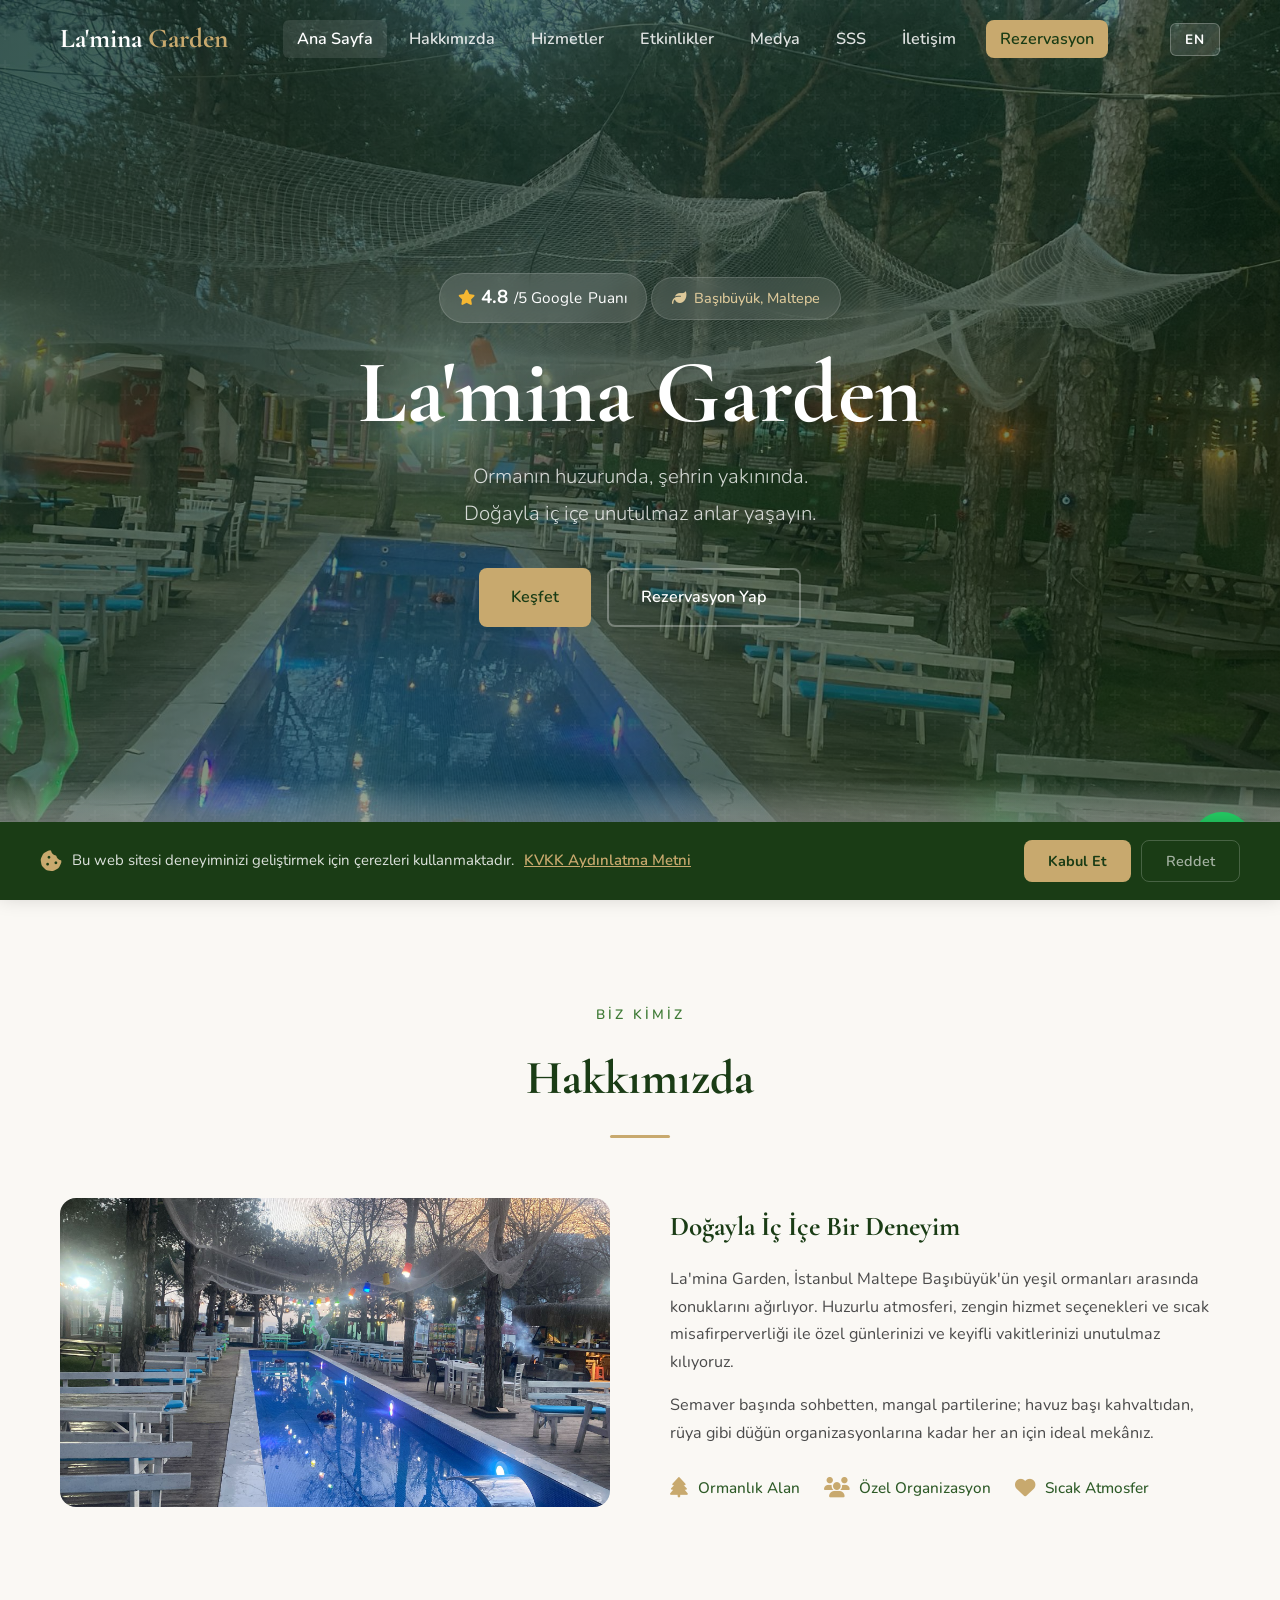
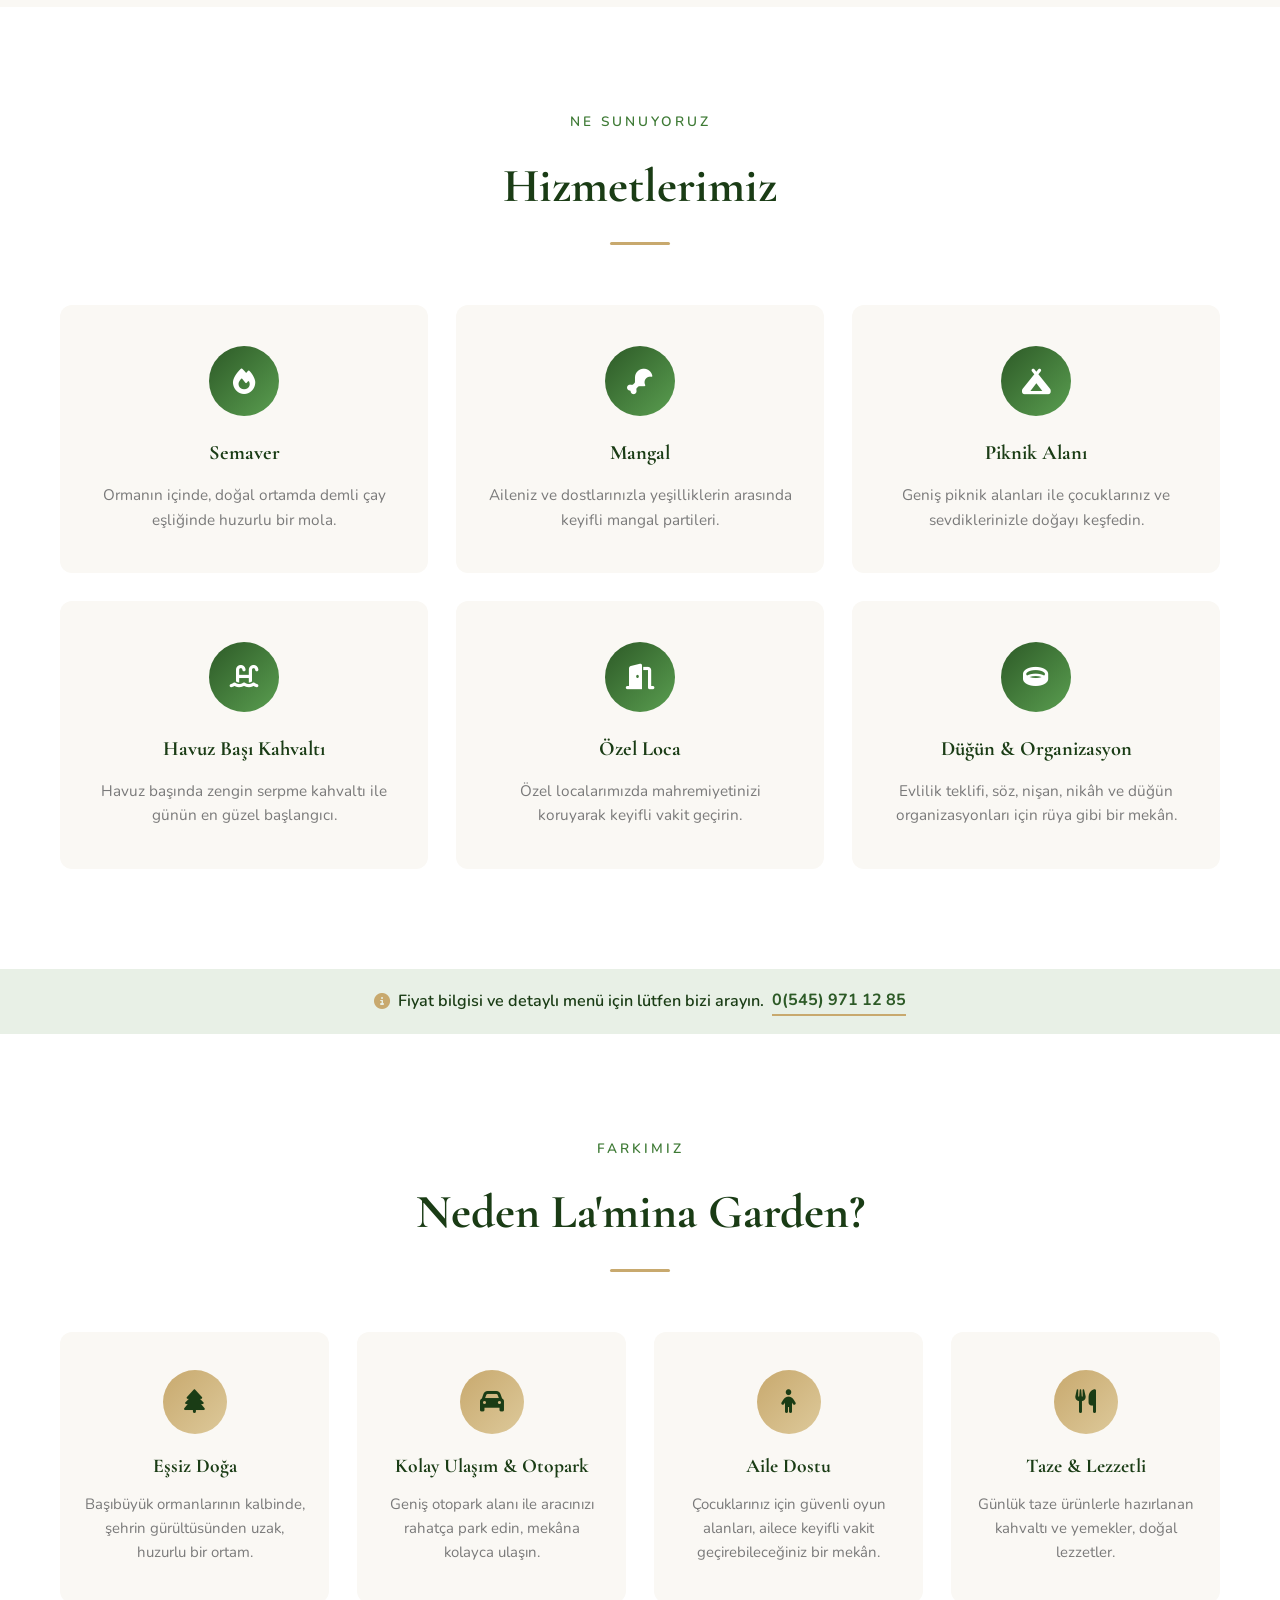
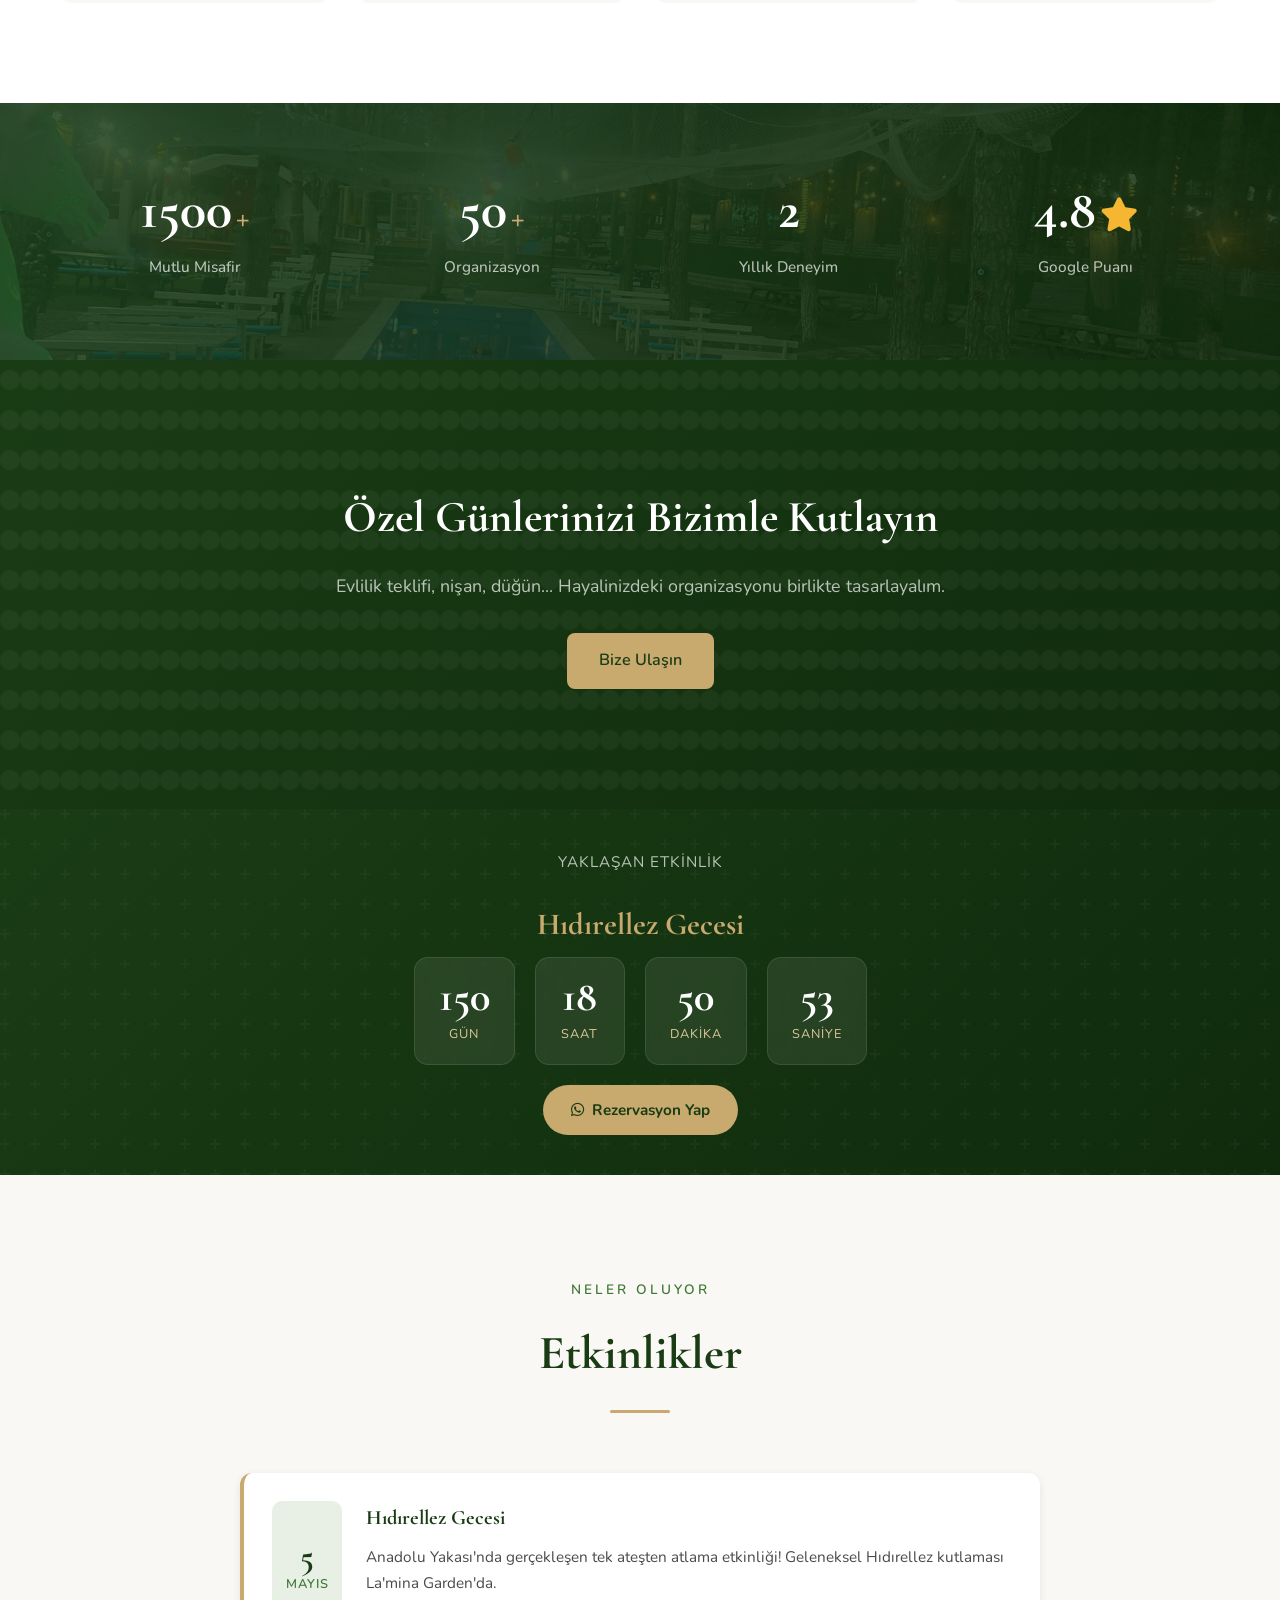
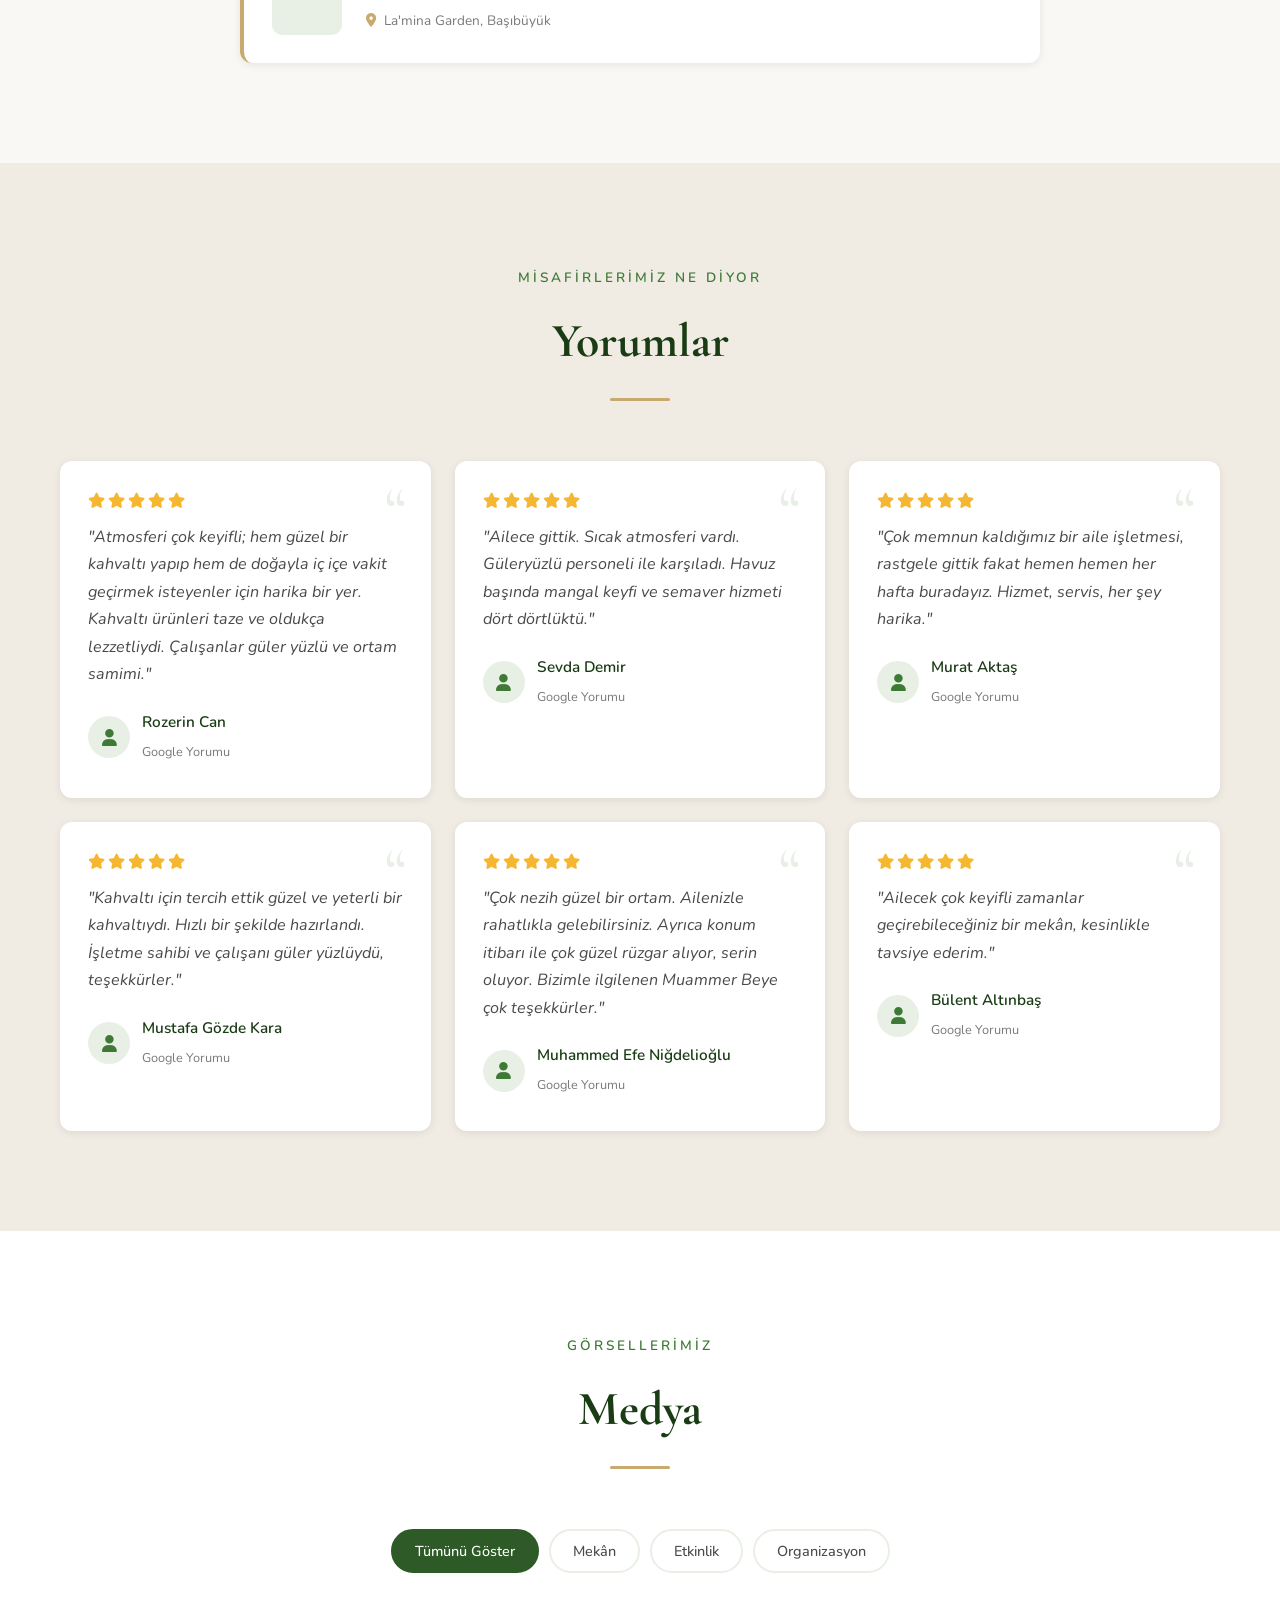
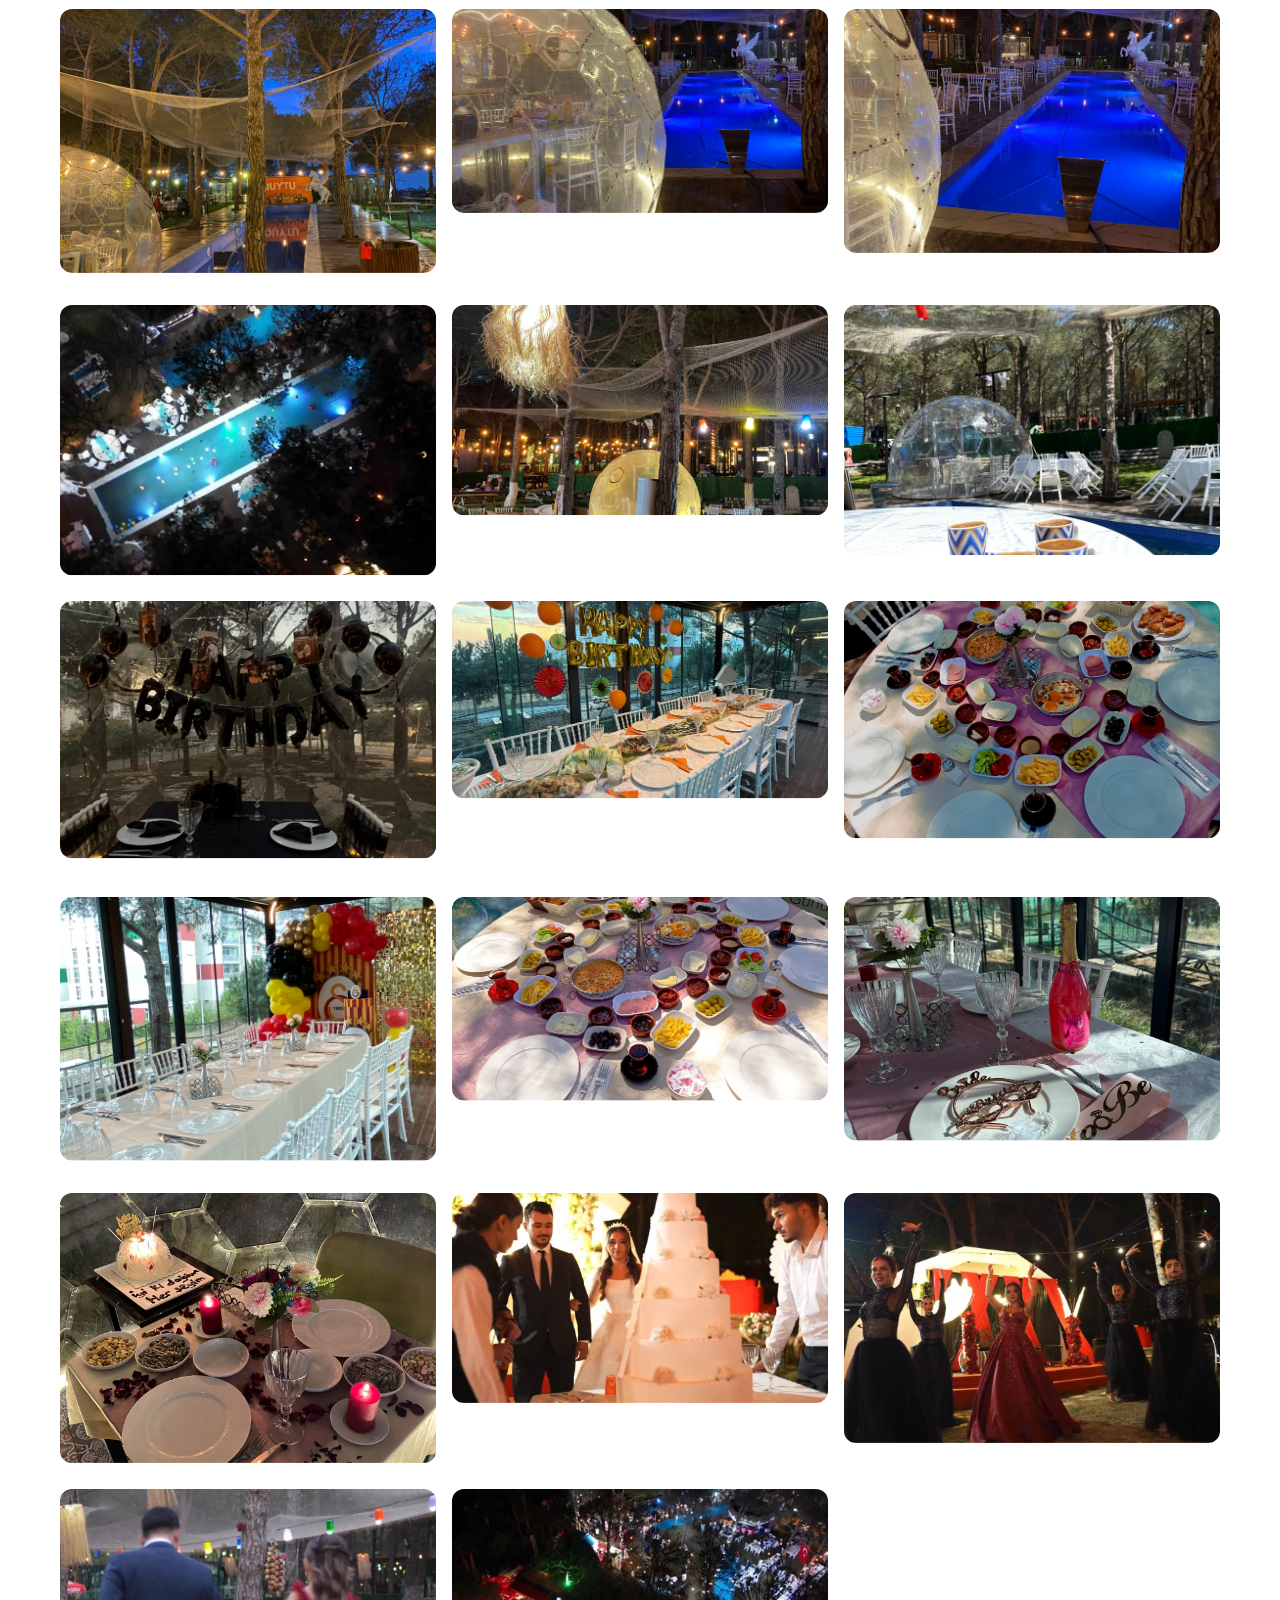
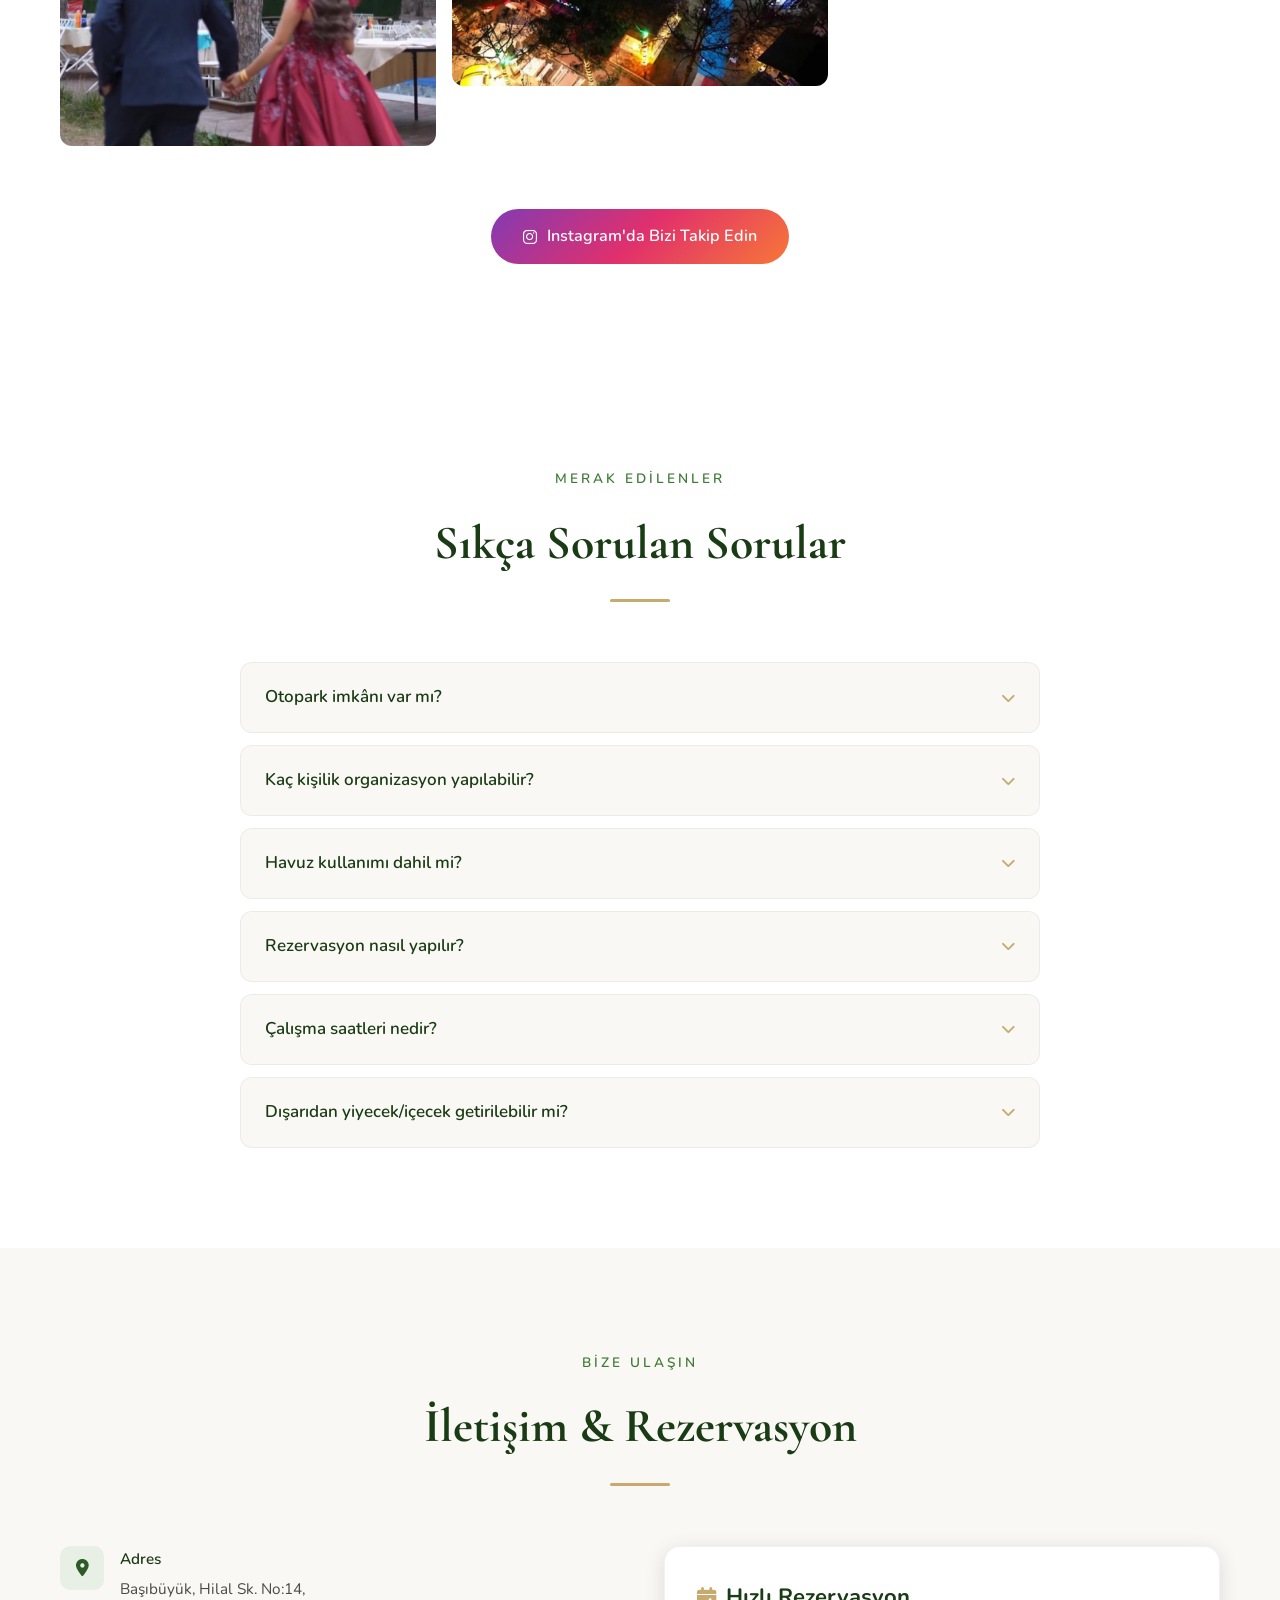
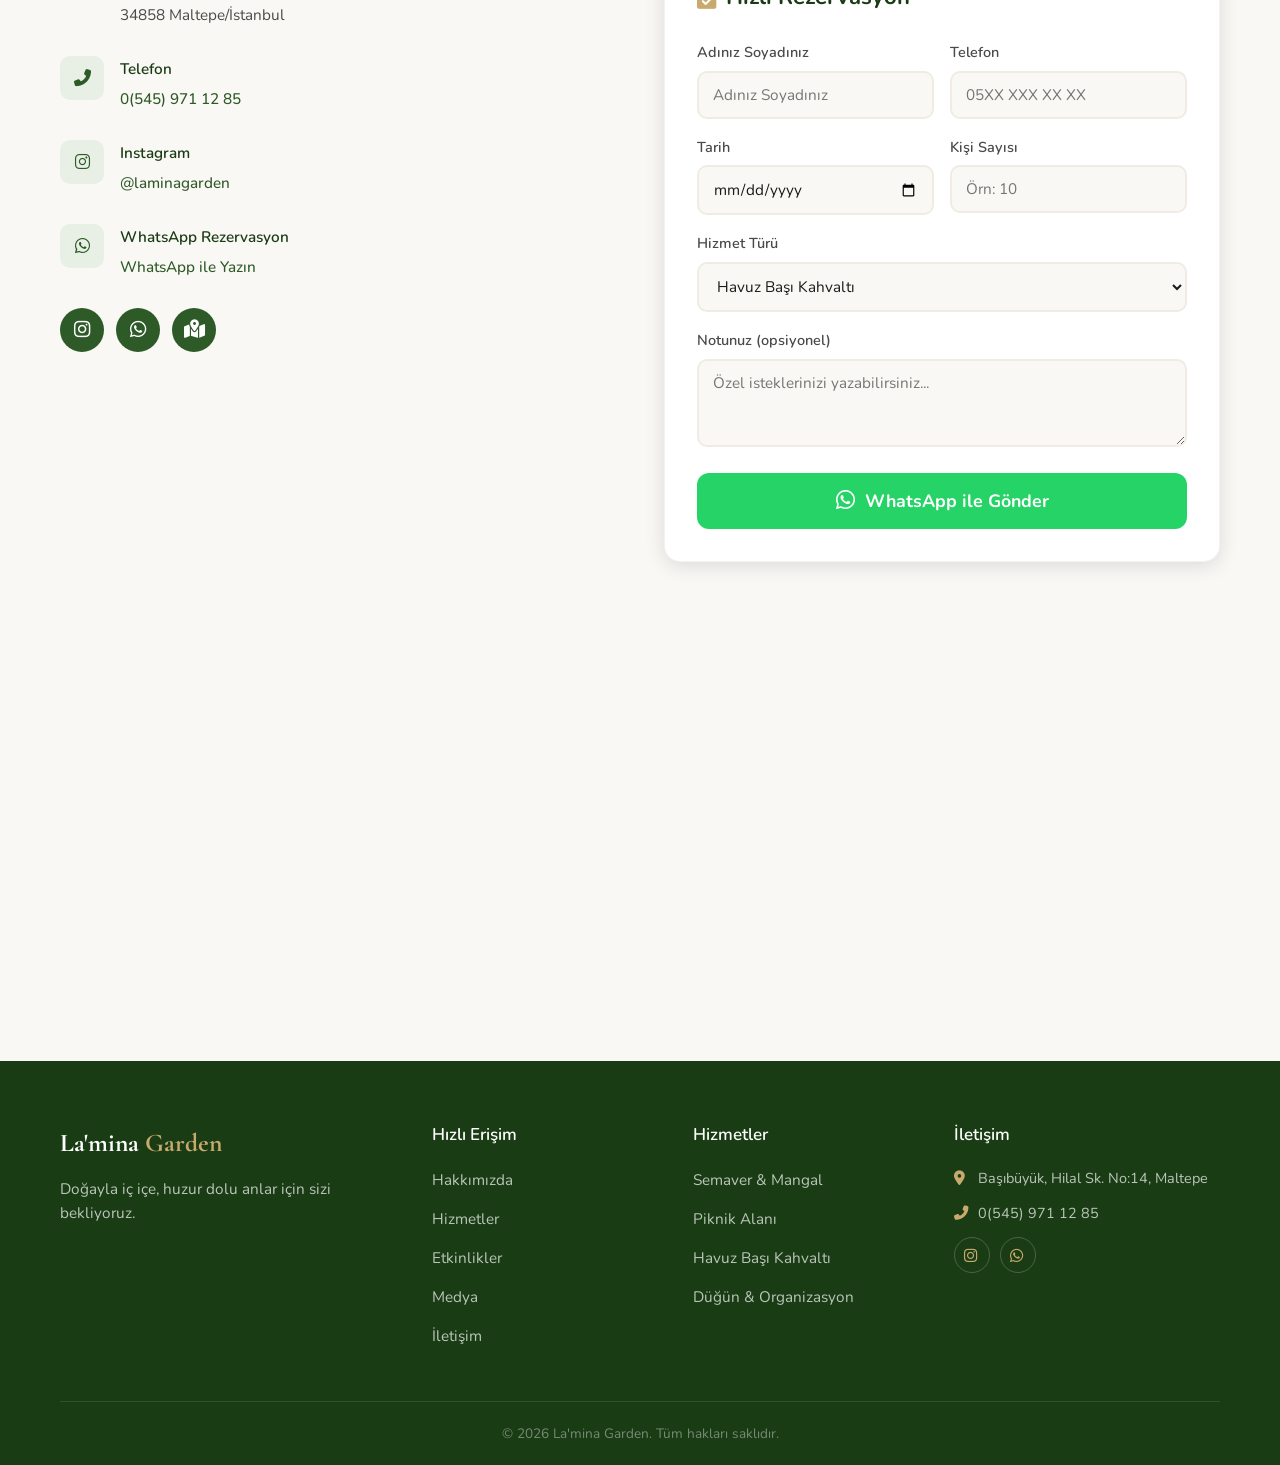
==== commit b494461c: "İstatistikler güncellendi: 2 yıllık deneyim, 50+ organizasyon" ====
--- a/index.html
+++ b/index.html
@@ -289,12 +289,12 @@
                     <p data-tr="Mutlu Misafir" data-en="Happy Guests">Mutlu Misafir</p>
                 </div>
                 <div class="counter-item" data-animate>
-                    <div class="counter-number" data-target="200">0</div>
+                    <div class="counter-number" data-target="50">0</div>
                     <span>+</span>
                     <p data-tr="Organizasyon" data-en="Events Organized">Organizasyon</p>
                 </div>
                 <div class="counter-item" data-animate>
-                    <div class="counter-number" data-target="5">0</div>
+                    <div class="counter-number" data-target="2">0</div>
                     <span></span>
                     <p data-tr="Yıllık Deneyim" data-en="Years of Experience">Yıllık Deneyim</p>
                 </div>
